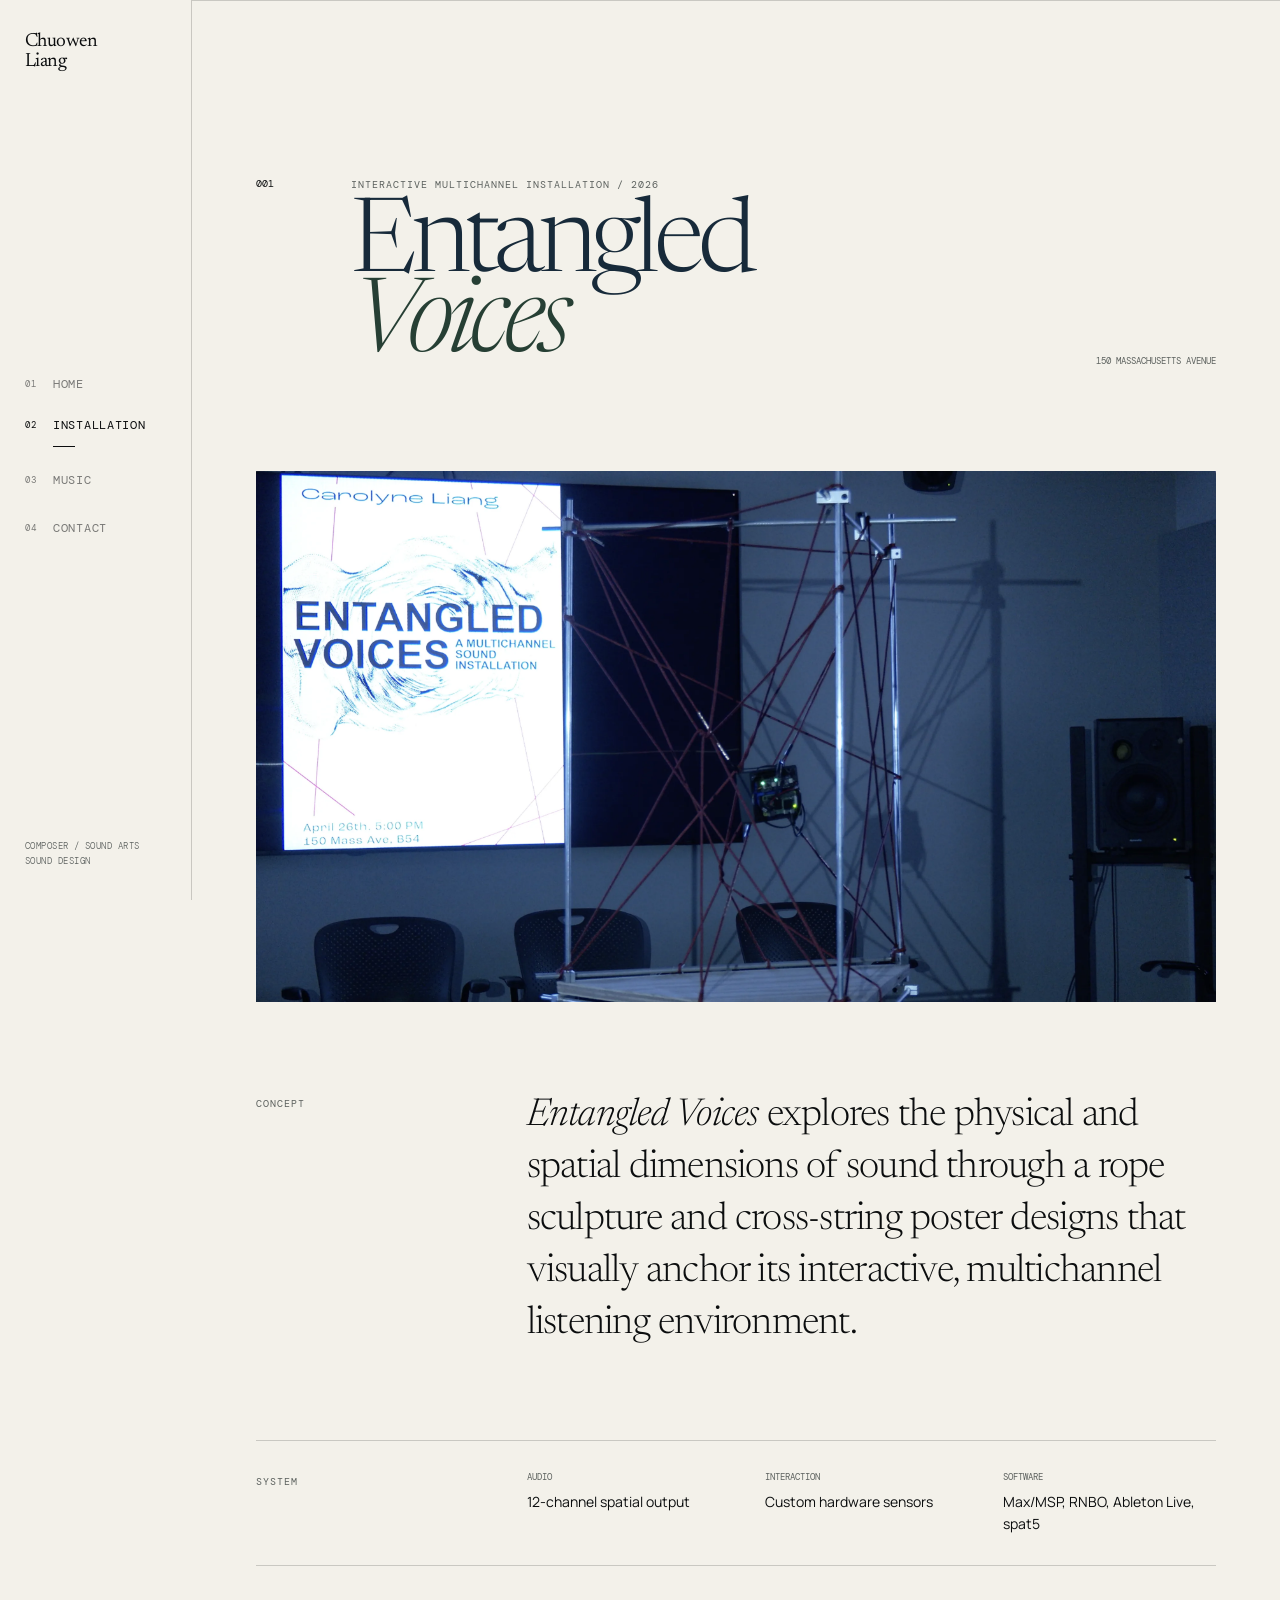
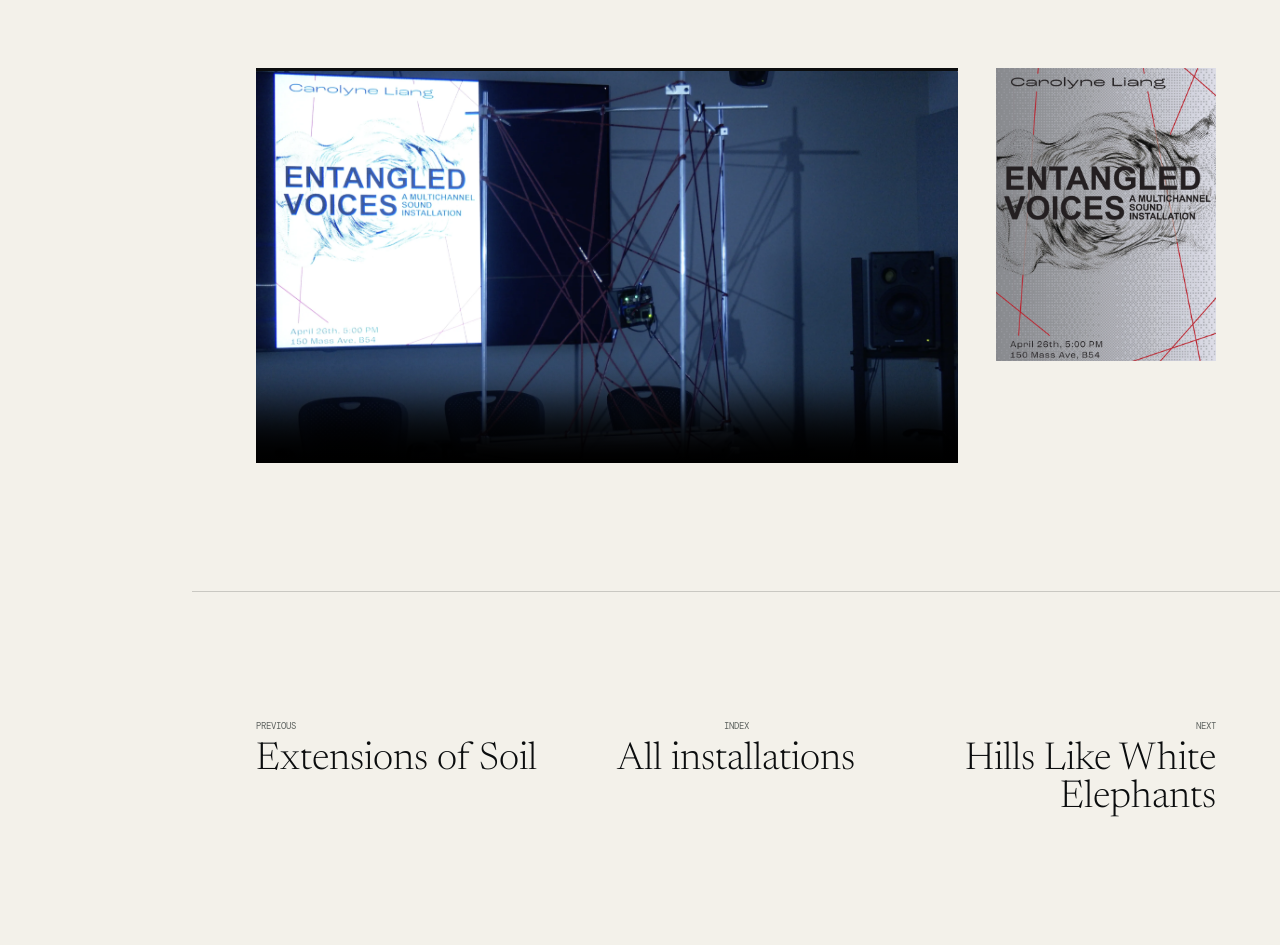
==== installation-entangled-voices.html @ c5bd45bb "Build installation portfolio pages" ====
<!doctype html><html lang="en"><head><meta charset="utf-8"><meta name="viewport" content="width=device-width, initial-scale=1"><meta name="description" content="Entangled Voices, a 12-channel interactive sound installation by Chuowen Liang."><title>Entangled Voices — Chuowen Liang</title><link rel="preconnect" href="https://fonts.googleapis.com"><link rel="preconnect" href="https://fonts.gstatic.com" crossorigin><link href="https://fonts.googleapis.com/css2?family=DM+Mono:wght@300;400&family=Manrope:wght@300;400;500&family=Newsreader:opsz,wght@6..72,300;6..72,400&display=swap" rel="stylesheet"><link rel="stylesheet" href="styles.css"></head>
<body data-page="installation"><a class="skip-link" href="#content">Skip to content</a><header class="site-header"><a class="wordmark" href="index.html"><span>Chuowen</span><span>Liang</span></a><button class="menu-button" type="button" aria-expanded="false" aria-controls="site-nav"><span>Menu</span><i aria-hidden="true"></i></button><nav id="site-nav" aria-label="Primary navigation"><a href="index.html"><span>01</span>Home</a><a href="projects.html" aria-current="page"><span>02</span>Installation</a><a href="music.html"><span>03</span>Music</a><a href="index.html#contact"><span>04</span>Contact</a></nav><p class="side-note">Composer / Sound Arts<br>Sound Design</p></header>
<main id="content" class="inner-page installation-detail-page"><article class="installation-work section-pad"><header class="installation-work__head reveal"><p class="project-no">001</p><div><p class="meta">Interactive multichannel installation / 2026</p><h1>Entangled<br><em>Voices</em></h1></div><p class="work-location">150 Massachusetts Avenue</p></header><figure class="installation-hero reveal"><picture><source srcset="assets/entangled-voices-main.webp" type="image/webp"><img src="assets/EntangledVoices_Mainpic.png" width="3014" height="1668" alt="Entangled Voices rope sculpture, screen, and multichannel speakers"></picture></figure><div class="installation-statement reveal"><p class="section-index">Concept</p><p><em>Entangled Voices</em> explores the physical and spatial dimensions of sound through a rope sculpture and cross-string poster designs that visually anchor its interactive, multichannel listening environment.</p></div><div class="installation-specs reveal"><p class="section-index">System</p><dl><div><dt>Audio</dt><dd>12-channel spatial output</dd></div><div><dt>Interaction</dt><dd>Custom hardware sensors</dd></div><div><dt>Software</dt><dd>Max/MSP, RNBO, Ableton Live, spat5</dd></div></dl></div><div class="installation-media installation-media--split reveal"><video controls playsinline preload="metadata" poster="assets/entangled-voices-main.webp"><source src="assets/entangled-voices-2026.mp4" type="video/mp4">Your browser does not support HTML video.</video><picture><source srcset="assets/entangled-voices-poster.webp" type="image/webp"><img src="assets/EntangledVoice_Poster.JPG" width="2480" height="3306" alt="Cross-string poster design for Entangled Voices" loading="lazy"></picture></div></article><nav class="project-nav section-pad"><a href="installation-extensions-of-soil.html"><span>Previous</span>Extensions of Soil</a><a href="projects.html"><span>Index</span>All installations</a><a href="installation-hills-like-white-elephants.html"><span>Next</span>Hills Like White Elephants</a></nav></main><script src="script.js?v=20260814"></script></body></html>
---- styles.css ----
:root{--paper:#f3f1ea;--sage-paper:#e5e9e2;--ink:#0b0d0e;--navy:#172a3a;--green:#263f34;--muted:#5d625f;--line:rgba(11,13,14,.18);--accent:var(--green);--serif:"Newsreader",Georgia,serif;--sans:"Manrope",Arial,sans-serif;--mono:"DM Mono",monospace;--sidebar:clamp(150px,15vw,230px);--pad:clamp(24px,5vw,76px)}
*{box-sizing:border-box}html{scroll-behavior:smooth}body{margin:0;background:var(--paper);color:var(--ink);font:400 16px/1.65 var(--sans);overflow-x:hidden}img,video,canvas{display:block;max-width:100%}a{color:inherit}button,input{font:inherit}.skip-link{position:fixed;z-index:100;top:10px;left:10px;padding:10px 14px;background:var(--ink);color:var(--paper);transform:translateY(-150%)}.skip-link:focus{transform:none}:focus-visible{outline:2px solid var(--accent);outline-offset:4px}.site-header{position:fixed;z-index:20;inset:0 auto 0 0;width:var(--sidebar);padding:32px 25px;border-right:1px solid var(--line);display:flex;flex-direction:column;background:rgba(243,241,234,.94)}.wordmark{font:400 clamp(18px,1.5vw,24px)/1.05 var(--serif);text-decoration:none;letter-spacing:-.03em;display:flex;flex-direction:column}.site-header nav{display:flex;flex-direction:column;margin:auto 0;gap:4px}.site-header nav a{min-height:44px;display:grid;grid-template-columns:28px 1fr;align-items:center;text-decoration:none;font:400 12px var(--mono);text-transform:uppercase;letter-spacing:.06em;opacity:.52;transition:opacity .2s}.site-header nav a span{font-size:9px}.site-header nav a:hover,.site-header nav a:focus-visible,.site-header nav a[aria-current]{opacity:1}.site-header nav a[aria-current]::after{content:"";width:22px;border-top:1px solid;grid-column:2}.side-note{font:300 9px/1.6 var(--mono);text-transform:uppercase;letter-spacing:.05em;color:var(--muted);margin:0}.menu-button{display:none}main{margin-left:var(--sidebar)}.section-pad{padding:clamp(72px,10vw,150px) var(--pad)}.hero{height:100svh;min-height:650px;position:relative;display:flex;align-items:center;overflow:hidden;padding:var(--pad)}#flow-field{position:absolute;inset:0;width:100%;height:100%;opacity:.72}.hero-copy{position:relative;z-index:1;max-width:1000px}.kicker,.section-index,.meta,.placeholder{font:400 10px/1.5 var(--mono);letter-spacing:.1em;text-transform:uppercase}.kicker{margin:0 0 clamp(40px,8vh,90px)}.hero h1,.display{font:300 clamp(64px,10vw,150px)/.78 var(--serif);letter-spacing:-.065em;margin:0}.hero h1 em,.display em{font-weight:300}.hero-statement{max-width:430px;margin:45px 0 0 38%;font-size:clamp(17px,1.5vw,22px)}.scroll-cue{position:absolute;z-index:2;bottom:32px;right:var(--pad);font:400 9px var(--mono);text-transform:uppercase;text-decoration:none;display:flex;align-items:center;gap:18px}.scroll-cue i{width:56px;border-top:1px solid}.about,.selected,.contact,.catalog,.music-list,.detail-text,.documentation,.technical{border-top:1px solid var(--line)}.section-index{margin:0 0 clamp(60px,8vw,120px);color:var(--muted)}.about-grid{display:grid;grid-template-columns:1.25fr .75fr;gap:8vw;align-items:end}.display{font-size:clamp(58px,8vw,120px)}.about-copy{max-width:520px}.about-copy>p{font-size:clamp(17px,1.5vw,21px);line-height:1.75;margin:0 0 36px}.text-link,.index-link{font:400 11px var(--mono);text-transform:uppercase;text-underline-offset:8px}.section-head{display:grid;grid-template-columns:.35fr 1fr;margin-bottom:clamp(70px,10vw,140px)}.project-list{border-top:1px solid var(--line)}.project-row{position:relative;display:grid;grid-template-columns:45px minmax(260px,1.2fr) minmax(240px,.8fr);gap:clamp(22px,4vw,65px);padding:clamp(50px,7vw,100px) 0;border-bottom:1px solid var(--line);text-decoration:none;align-items:center}.project-row--reverse figure{grid-column:3}.project-row--reverse .project-copy{grid-column:2;grid-row:1}.project-no{font:400 10px var(--mono);align-self:start}.project-row figure{margin:0;overflow:hidden}.project-row img{width:100%;height:auto;transition:transform .25s ease-out}.project-row:hover img{transform:scale(1.012)}.project-copy h3,.catalog-item h2,.music-copy h2{font:300 clamp(40px,5vw,76px)/.95 var(--serif);letter-spacing:-.04em;margin:16px 0 24px}.project-copy>p:not(.meta){max-width:420px;color:var(--muted)}.meta{color:var(--muted)}.open-mark{display:inline-block;margin-top:28px;font:400 10px var(--mono);text-transform:uppercase}.index-link{display:flex;justify-content:space-between;padding:32px 0;text-decoration:none;border-bottom:1px solid var(--ink)}.contact{background:var(--ink);color:var(--paper)}.contact .section-index{color:#aaa69d}.contact-grid{display:grid;grid-template-columns:1.4fr .7fr .9fr;gap:40px;margin-top:100px;padding-top:24px;border-top:1px solid rgba(243,241,234,.25)}.contact-grid>a{font:300 clamp(18px,2vw,28px) var(--serif);text-underline-offset:7px}.contact-grid p{margin:0}.contact-grid .meta{margin-bottom:12px;color:#aaa69d}.contact footer,.page-footer{display:flex;justify-content:space-between;margin-top:120px;padding-top:22px;border-top:1px solid rgba(243,241,234,.25);font:400 9px var(--mono);text-transform:uppercase}.inner-page{min-height:100vh}.page-intro{min-height:67vh;display:grid;align-content:end;grid-template-columns:.35fr 1fr}.page-intro .section-index{grid-column:1/-1;margin-bottom:45px}.page-intro h1{font-size:clamp(80px,15vw,210px)}.accent-dot{color:var(--accent)}.page-deck{max-width:520px;align-self:end;margin:0 0 10px;font-size:clamp(16px,1.3vw,20px)}.filters{display:flex;flex-wrap:wrap;border-bottom:1px solid var(--ink);padding-bottom:18px;margin-bottom:30px;gap:8px 34px}.filters button{min-height:44px;padding:0;border:0;background:none;cursor:pointer;font:400 10px var(--mono);text-transform:uppercase;color:var(--muted)}.filters button span{margin-left:10px;font-size:8px}.filters button.active{color:var(--ink);text-decoration:underline;text-underline-offset:8px}.catalog-list{border-top:1px solid var(--line)}.catalog-item{display:grid;grid-template-columns:40px 1.1fr .6fr 190px 20px;gap:28px;align-items:center;padding:35px 0;border-bottom:1px solid var(--line);text-decoration:none}.catalog-item h2{font-size:clamp(32px,4vw,58px);margin:0 0 10px}.catalog-item p{margin:0}.catalog-item div>p{color:var(--muted);font-size:14px}.catalog-item picture{overflow:hidden}.catalog-item img{aspect-ratio:4/3;object-fit:cover;transition:transform .2s}.catalog-item:hover img{transform:scale(1.02)}.catalog-item[hidden]{display:none}.empty-note{padding:45px 0;text-transform:none;font-size:13px}.page-footer{margin:0;border-color:var(--line);color:var(--ink)}.music-list{padding-top:0}.music-item{display:grid;grid-template-columns:40px minmax(240px,.8fr) minmax(280px,1fr);gap:clamp(25px,5vw,75px);padding:clamp(60px,9vw,135px) 0;border-bottom:1px solid var(--line);align-items:start}.music-item picture img{width:100%;height:auto}.music-copy{padding-top:5%}.music-copy>p:not(.meta){max-width:600px;color:var(--muted)}.audio-player{display:grid;grid-template-columns:54px 1fr;gap:18px;align-items:center;margin-top:38px}.audio-player button{width:54px;height:54px;border:1px solid var(--ink);border-radius:50%;background:transparent;cursor:pointer;transition:background .2s,color .2s}.audio-player button:hover{background:var(--ink);color:var(--paper)}.audio-player button.playing{background:var(--accent);border-color:var(--accent);color:var(--paper)}.audio-player input{--progress:0%;width:100%;height:22px;appearance:none;background:transparent;cursor:pointer}.audio-player input::-webkit-slider-runnable-track{height:2px;background:linear-gradient(to right,var(--accent) var(--progress),var(--line) var(--progress))}.audio-player input::-webkit-slider-thumb{appearance:none;width:12px;height:12px;border-radius:50%;background:var(--ink);margin-top:-5px}.audio-player input::-moz-range-track{height:2px;background:var(--line)}.audio-player input::-moz-range-progress{height:2px;background:var(--accent)}.audio-player input::-moz-range-thumb{width:12px;height:12px;border:0;border-radius:50%;background:var(--ink)}.time{display:flex;justify-content:space-between;margin:2px 0 0;font:400 9px var(--mono)}.detail-head{min-height:76vh;display:grid;align-content:end;grid-template-columns:.25fr 1fr}.detail-head .section-index{grid-column:1/-1;margin-bottom:60px}.detail-head h1{font-size:clamp(72px,12vw,180px)}.detail-head dl{margin:30px 0 0;display:flex;gap:50px;align-self:end}.detail-head dl div,.technical dl div{min-width:130px}.detail-head dt,.technical dt{font:400 9px var(--mono);text-transform:uppercase;color:var(--muted);margin-bottom:7px}.detail-head dd,.technical dd{margin:0;font-size:13px}.hero-media{border-top:1px solid var(--line)}.hero-media video{width:100%;aspect-ratio:16/9;background:#d9d6ce}.hero-media--square picture{display:block;width:min(72vw,920px);margin:auto}.detail-text{display:grid;grid-template-columns:.3fr 1fr;gap:50px}.detail-text .section-index,.documentation .section-index,.technical .section-index{margin:0}.detail-text>div{max-width:740px}.detail-text h2{font:300 clamp(40px,5vw,72px)/1.05 var(--serif);margin:0 0 45px}.detail-text>div>p{font-size:clamp(18px,1.5vw,22px)}.placeholder{margin-top:30px!important;padding-left:16px;border-left:2px solid var(--accent);color:var(--muted);font-size:10px!important}.documentation{display:grid;grid-template-columns:.3fr 1fr;gap:50px}.documentation picture{max-width:900px}.documentation img{width:100%;height:auto}.documentation .placeholder{grid-column:2}.technical{display:grid;grid-template-columns:.3fr 1fr;gap:50px}.technical dl{display:grid;grid-template-columns:repeat(3,1fr);gap:30px;margin:0}.project-nav{display:grid;grid-template-columns:1fr auto 1fr;border-top:1px solid var(--line)}.project-nav a{display:flex;flex-direction:column;text-decoration:none;font:300 clamp(22px,3vw,42px) var(--serif)}.project-nav a span{font:400 9px var(--mono);text-transform:uppercase;color:var(--muted);margin-bottom:9px}.project-nav a:nth-child(2){text-align:center}.project-nav a:last-child{text-align:right}
.reveal{opacity:0;transform:translateY(14px);transition:opacity .45s ease-out,transform .45s ease-out}.reveal.visible{opacity:1;transform:none}
@media(max-width:760px){:root{--sidebar:0px;--pad:22px}.site-header{inset:0 0 auto;width:100%;height:68px;padding:0 22px;border-right:0;border-bottom:1px solid var(--line);flex-direction:row;align-items:center;justify-content:space-between}.wordmark{font-size:18px}.side-note{display:none}.menu-button{display:flex;min-width:64px;height:44px;padding:0;align-items:center;justify-content:space-between;gap:10px;border:0;background:none;font:400 10px var(--mono);text-transform:uppercase}.menu-button i,.menu-button i::after{display:block;width:18px;border-top:1px solid;content:"";transition:transform .2s}.menu-button i::after{transform:translateY(5px)}.menu-button[aria-expanded="true"] i{transform:rotate(45deg)}.menu-button[aria-expanded="true"] i::after{transform:rotate(-90deg)}.site-header nav{position:fixed;inset:68px 0 auto;background:var(--paper);padding:24px 22px 30px;border-bottom:1px solid var(--ink);transform:translateY(-130%);visibility:hidden;transition:transform .25s ease-out,visibility .25s}.site-header nav.open{transform:none;visibility:visible}.site-header nav a{font-size:13px}.site-header nav a[aria-current]::after{width:100%}main{margin-left:0}.hero{min-height:620px;padding:90px 22px 30px}.hero h1{font-size:clamp(58px,19vw,88px)}.kicker{max-width:270px;margin-bottom:45px}.hero-statement{margin:32px 0 0 12%;max-width:300px}.scroll-cue{bottom:22px;right:22px}.about-grid,.section-head,.page-intro,.detail-head,.detail-text,.documentation,.technical{grid-template-columns:1fr}.about-grid{gap:42px}.section-head{gap:20px}.section-head .section-index{margin-bottom:40px}.project-row,.project-row--reverse{grid-template-columns:28px 1fr;gap:18px}.project-row figure,.project-row--reverse figure{grid-column:2;grid-row:auto}.project-row .project-copy,.project-row--reverse .project-copy{grid-column:2;grid-row:auto}.contact-grid{grid-template-columns:1fr;gap:35px;margin-top:65px}.contact-grid>a{overflow-wrap:anywhere}.page-intro{min-height:58vh;padding-top:120px}.page-intro h1{font-size:clamp(72px,25vw,116px)}.page-deck{margin-top:35px}.catalog-item{grid-template-columns:28px 1fr 18px;padding:32px 0}.catalog-item>div{grid-column:2}.catalog-item>.meta{grid-column:2}.catalog-item picture{grid-column:2;grid-row:auto}.catalog-item>span:last-child{grid-column:3;grid-row:1}.music-item{grid-template-columns:28px 1fr;gap:18px}.music-item picture,.music-copy{grid-column:2}.music-copy{padding-top:20px}.detail-head{padding-top:140px}.detail-head dl{flex-direction:column;gap:18px}.hero-media--square picture{width:100%}.detail-text,.documentation,.technical{gap:42px}.detail-text .section-index,.documentation .section-index,.technical .section-index{margin-bottom:20px}.documentation .placeholder{grid-column:1}.technical dl{grid-template-columns:1fr}.project-nav{grid-template-columns:1fr 1fr;gap:38px}.project-nav a:nth-child(2){order:3;grid-column:1/-1;text-align:left}.project-nav a:last-child{text-align:right}}
@media(prefers-reduced-motion:reduce){html{scroll-behavior:auto}.reveal{opacity:1;transform:none;transition:none}.project-row img,.catalog-item img{transition:none}}

/* Compact editorial index on the home page */
.selected--compact{padding-top:clamp(64px,7vw,105px);padding-bottom:clamp(64px,7vw,105px)}
.selected-heading{display:grid;grid-template-columns:.35fr 1fr;gap:40px;align-items:end;margin-bottom:clamp(45px,5vw,75px)}
.selected-heading .section-index{margin:0;align-self:start}
.selected-heading .display{font-size:clamp(48px,6vw,88px);line-height:.9}
.selected-heading>div>p{max-width:610px;margin:24px 0 0;color:var(--muted)}
.selected-index{list-style:none;margin:0;padding:0;border-top:1px solid var(--ink)}
.selected-index li{margin:0;border-bottom:1px solid var(--line)}
.selected-index a{min-height:116px;display:grid;grid-template-columns:46px minmax(210px,.8fr) 1fr 22px;gap:clamp(18px,3vw,48px);align-items:center;padding:22px 0;text-decoration:none}
.selected-index h3{font:300 clamp(28px,3.4vw,50px)/1 var(--serif);letter-spacing:-.035em;margin:0}
.selected-index p{max-width:550px;margin:0;color:var(--muted);font-size:14px;line-height:1.65}
.selected-index .project-no{align-self:center}
.row-arrow{font:400 15px var(--mono);transition:transform .2s ease-out}
.selected-index a:hover .row-arrow{transform:translate(3px,-3px)}
.selected--compact .index-link{padding-bottom:0;border-bottom:0}
.catalog-placeholder{font:400 9px var(--mono);text-transform:uppercase;color:var(--muted)}
@media(max-width:760px){.selected-heading{grid-template-columns:1fr;gap:26px}.selected-heading .section-index{margin-bottom:12px}.selected-index a{min-height:0;grid-template-columns:28px 1fr 18px;gap:16px;padding:26px 0}.selected-index h3{grid-column:2}.selected-index p{grid-column:2}.selected-index .row-arrow{grid-column:3;grid-row:1}.selected-index .project-no{grid-row:1}.selected--compact .index-link{font-size:9px}}

/* Reduced, color-articulated home introduction */
body[data-page="home"] .hero{height:78svh;min-height:540px;max-height:820px}
body[data-page="home"] .hero h1{font-size:clamp(54px,7.2vw,108px);line-height:.82}
body[data-page="home"] .hero h1>span:first-child{color:var(--ink)}
body[data-page="home"] .hero h1 em{color:var(--accent)}
body[data-page="home"] .hero h1>span:last-child{color:var(--muted)}
body[data-page="home"] .kicker{color:var(--accent);margin-bottom:clamp(28px,5vh,55px)}
body[data-page="home"] .hero-statement{color:var(--muted);margin-top:30px}
.selected-index p strong{font-weight:500;color:var(--ink)}
.contact-grid>a span{font:400 11px/1.5 var(--mono);color:#aaa69d}
body[data-page="home"] .contact{padding-top:clamp(60px,7vw,100px);padding-bottom:clamp(36px,4vw,60px)}
body[data-page="home"] .contact .display{font-size:clamp(44px,6vw,86px);line-height:.9}
body[data-page="home"] .contact-grid{margin-top:clamp(48px,6vw,80px)}
body[data-page="home"] .contact footer{margin-top:clamp(60px,7vw,95px)}
@media(max-width:760px){body[data-page="home"] .hero{height:72svh;min-height:520px}body[data-page="home"] .hero h1{font-size:clamp(48px,15vw,72px)}body[data-page="home"] .hero-statement{margin-left:8%}}

/* Single-column introduction and ink-based palette */
.about-grid{grid-template-columns:1fr;gap:clamp(42px,6vw,78px);align-items:start}
.about .display{max-width:1050px;color:var(--navy)}
.about .display em{color:var(--green)}
.about-copy{max-width:760px}
.about-copy>p{line-height:1.8}
.text-link{color:var(--navy)}
.selected-heading .display{color:var(--navy)}
.selected-heading .display em{color:var(--green)}
.contact .display em{color:#8da393}
body[data-page="home"] .hero h1>span:first-child{color:var(--ink)}
body[data-page="home"] .hero h1 em{color:var(--navy)}
body[data-page="home"] .hero h1>span:last-child{color:var(--green)}
@media(max-width:760px){.about-grid{gap:36px}.about-copy{max-width:100%}}

.contact-intro{display:grid;grid-template-columns:minmax(0,1fr) minmax(150px,22%);gap:clamp(34px,6vw,90px);align-items:end}
.contact-portrait{margin:0}
.contact-portrait img{width:100%;height:auto;border-bottom:1px solid rgba(243,241,234,.35)}
.contact-portrait figcaption{margin-top:10px;font:400 8px/1.5 var(--mono);letter-spacing:.08em;text-transform:uppercase;color:#aaa69d}
@media(max-width:760px){.contact-intro{grid-template-columns:1fr}.contact-portrait{width:min(58%,240px);margin-left:auto}}

/* Stronger chapter contrast between introduction and selected work */
.about{background:var(--navy);color:var(--paper);border-top-color:rgba(243,241,234,.22)}
.about .section-index{color:#b7c0bb}
.about .display{color:var(--paper)}
.about .display em{color:#a8b9ab}
.about-copy>p{color:#e2e2dc}
.about .text-link{color:var(--paper);text-decoration-color:#a8b9ab}
.about .text-link:hover{color:#c3d0c5}
.selected--compact{background:var(--sage-paper)}
.selected--compact .section-index{color:var(--green)}
.selected-index{border-top-color:var(--navy)}
.selected-index li{border-bottom-color:rgba(23,42,58,.2)}
.selected-index h3{transition:color .2s ease-out}
.selected-index a:hover h3{color:var(--green)}
.audio-player input{touch-action:pan-y}

/* Installation archive */
.installation-intro{min-height:78vh}
.installation-intro h1{font-size:clamp(72px,12vw,180px)}
.installation-deck{max-width:620px;align-self:end;padding-bottom:12px}
.installation-deck>p{font-size:clamp(17px,1.5vw,21px);line-height:1.7;margin:0 0 42px}
.installation-deck nav{display:grid;grid-template-columns:1fr 1fr;border-top:1px solid var(--line)}
.installation-deck nav a{min-height:48px;padding:14px 10px 10px 0;border-bottom:1px solid var(--line);font:400 9px/1.4 var(--mono);text-transform:uppercase;text-decoration:none;color:var(--muted)}
.installation-deck nav a:hover{color:var(--green)}
.installation-work{border-top:1px solid var(--line);scroll-margin-top:30px}
.installation-work--sage{background:var(--sage-paper)}
.installation-work--dark{background:var(--navy);color:var(--paper)}
.installation-work--dark .meta,.installation-work--dark .section-index,.installation-work--dark .work-location{color:#b7c0bb}
.installation-work__head{display:grid;grid-template-columns:44px minmax(0,1fr) minmax(160px,250px);gap:clamp(22px,4vw,65px);align-items:end;margin-bottom:clamp(55px,8vw,115px)}
.installation-work__head h2{font:300 clamp(52px,8vw,118px)/.78 var(--serif);letter-spacing:-.055em;margin:16px 0 0;color:var(--navy)}
.installation-work__head h2 em{font-weight:300;color:var(--green)}
.installation-work--dark .installation-work__head h2{color:var(--paper)}
.installation-work--dark .installation-work__head h2 em{color:#a8b9ab}
.work-location{font:400 9px/1.6 var(--mono);text-transform:uppercase;color:var(--muted);margin:0;text-align:right}
.installation-hero{margin:0}
.installation-hero img{width:100%;height:auto}
.installation-statement{display:grid;grid-template-columns:.3fr 1fr;gap:clamp(30px,5vw,75px);margin:clamp(55px,7vw,105px) 0}
.installation-statement .section-index{margin:5px 0 0}
.installation-statement>p:last-child{max-width:900px;font:300 clamp(25px,3vw,44px)/1.35 var(--serif);letter-spacing:-.02em;margin:0}
.installation-specs{display:grid;grid-template-columns:.3fr 1fr;gap:clamp(30px,5vw,75px);padding:30px 0;border-top:1px solid var(--line);border-bottom:1px solid var(--line);margin-bottom:clamp(55px,8vw,110px)}
.installation-specs .section-index{margin:3px 0 0}
.installation-specs dl{display:grid;grid-template-columns:repeat(3,1fr);gap:25px;margin:0}
.installation-specs dt{font:400 9px var(--mono);text-transform:uppercase;color:var(--muted);margin-bottom:8px}
.installation-specs dd{font-size:14px;line-height:1.55;margin:0}
.installation-media{margin-top:clamp(55px,8vw,110px)}
.installation-media video{width:100%;aspect-ratio:16/9;background:#0b0d0e}
.video-player{background:var(--ink);color:var(--paper)}
.video-controls{display:grid;grid-template-columns:70px minmax(0,1fr) 82px;gap:18px;align-items:center;padding:14px 16px 16px;border-top:1px solid rgba(243,241,234,.22)}
.video-controls button{min-height:44px;padding:0;border:0;background:transparent;color:var(--paper);cursor:pointer;font:400 9px var(--mono);text-transform:uppercase;text-align:left}
.video-controls button:last-child{text-align:right}
.video-controls button:hover{color:#a8b9ab}
.video-timeline input{--progress:0%;display:block;width:100%;height:24px;margin:0;appearance:none;background:transparent;cursor:pointer;touch-action:pan-y}
.video-timeline input::-webkit-slider-runnable-track{height:2px;background:linear-gradient(to right,#a8b9ab var(--progress),rgba(243,241,234,.28) var(--progress))}
.video-timeline input::-webkit-slider-thumb{appearance:none;width:14px;height:14px;margin-top:-6px;border-radius:50%;background:var(--paper)}
.video-timeline input::-moz-range-track{height:2px;background:rgba(243,241,234,.28)}
.video-timeline input::-moz-range-progress{height:2px;background:#a8b9ab}
.video-timeline input::-moz-range-thumb{width:14px;height:14px;border:0;border-radius:50%;background:var(--paper)}
.video-timeline p{display:flex;justify-content:space-between;margin:0;font:400 8px var(--mono);color:#b7c0bb}
.installation-media--split{display:grid;grid-template-columns:minmax(0,1.55fr) minmax(220px,.45fr);gap:clamp(20px,3vw,45px);align-items:start}
.installation-media--split picture img{width:100%;height:auto}
.photo-triptych{display:grid;grid-template-columns:1.2fr .8fr;gap:clamp(14px,2vw,28px)}
.photo-triptych picture:first-child{grid-row:span 2}
.photo-triptych img{width:100%;height:100%;object-fit:cover}
.installation-audio{display:grid;grid-template-columns:.3fr 1fr;gap:clamp(30px,5vw,75px);align-items:end;margin-top:clamp(55px,7vw,100px);padding-top:30px;border-top:1px solid var(--line)}
.installation-audio .section-index{margin:0 0 12px}
.installation-audio h3{font:300 clamp(30px,4vw,56px)/1 var(--serif);margin:0}
.installation-audio .audio-player{margin:0}
.installation-work--dark .installation-statement em{color:#b7c0bb}
.installation-role>p{max-width:900px;font:300 clamp(25px,3vw,44px)/1.35 var(--serif);letter-spacing:-.02em;margin:0}
.external-project-link{display:inline-flex;gap:12px;margin-top:34px;padding-bottom:7px;border-bottom:1px solid #a8b9ab;font:400 10px/1.5 var(--mono);letter-spacing:.06em;text-transform:uppercase;text-decoration:none;color:var(--paper)}
.external-project-link:hover{color:#c3d0c5}
.installation-work--dark+.page-footer{background:var(--navy);color:var(--paper);border-color:rgba(243,241,234,.2)}
@media(max-width:760px){.installation-intro{min-height:70vh}.installation-intro .installation-deck{margin-top:38px}.installation-deck nav{grid-template-columns:1fr}.installation-work__head{grid-template-columns:28px 1fr;gap:18px}.installation-work__head>div{grid-column:2}.installation-work__head .work-location{grid-column:2;text-align:left}.installation-statement,.installation-specs,.installation-audio{grid-template-columns:1fr;gap:26px}.installation-statement>p:last-child,.installation-role>p{font-size:clamp(23px,7vw,32px)}.installation-specs dl{grid-template-columns:1fr;gap:22px}.installation-media--split{grid-template-columns:1fr}.installation-media--split picture{width:70%;margin-left:auto}.photo-triptych{grid-template-columns:1fr}.photo-triptych picture:first-child{grid-row:auto}.photo-triptych img{height:auto}.installation-audio .audio-player{margin-top:10px}.video-controls{grid-template-columns:54px minmax(0,1fr) 66px;gap:10px;padding:10px 12px 12px}}

/* Compact installation index and individual project pages */
.installation-index-head{padding-top:clamp(120px,12vw,180px);padding-bottom:clamp(48px,5vw,72px)}
.installation-index-head .section-index{margin-bottom:35px}
.installation-index-head h1{font-size:clamp(68px,11vw,150px)}
.installation-index-head>p:last-child{max-width:520px;margin:32px 0 0 32%;color:var(--muted)}
.installation-grid{width:min(100%,900px);display:grid;grid-template-columns:1fr 1fr;gap:clamp(14px,2vw,26px);padding-top:0;margin:0 auto}
.installation-tile{position:relative;aspect-ratio:1;overflow:hidden;background:#777;text-decoration:none;color:var(--paper)}
.installation-tile picture,.installation-tile img{width:100%;height:100%;display:block}
.installation-tile img{object-fit:cover;transition:filter .22s ease-out,transform .22s ease-out}
.installation-tile__overlay{position:absolute;inset:0;display:flex;flex-direction:column;justify-content:space-between;padding:clamp(16px,2vw,26px);background:rgba(11,13,14,.26);transition:background .22s ease-out}
.installation-tile__overlay strong{max-width:90%;font:300 clamp(25px,3vw,42px)/.95 var(--serif);letter-spacing:-.03em}
.installation-tile__overlay>span:last-child{font:400 9px var(--mono);text-transform:uppercase}
.installation-tile:hover img{filter:grayscale(100%);transform:scale(1.012)}
.installation-tile:hover .installation-tile__overlay{background:rgba(79,81,80,.8)}
.installation-detail-page .installation-work:first-child{padding-top:clamp(130px,13vw,195px)}
.installation-work__head h1{font:300 clamp(52px,8vw,118px)/.78 var(--serif);letter-spacing:-.055em;margin:16px 0 0;color:var(--navy)}
.installation-work__head h1 em{font-weight:300;color:var(--green)}
.installation-work--dark .installation-work__head h1{color:var(--paper)}
.installation-work--dark .installation-work__head h1 em{color:#a8b9ab}
.project-nav--dark{background:var(--navy);color:var(--paper);border-color:rgba(243,241,234,.2)}
.project-nav--dark a span{color:#b7c0bb}
@media(max-width:760px){.installation-index-head{padding-top:110px}.installation-index-head>p:last-child{margin-left:0}.installation-grid{grid-template-columns:1fr 1fr;gap:10px;padding-left:22px;padding-right:22px}.installation-tile__overlay{padding:13px}.installation-tile__overlay strong{font-size:clamp(18px,5.6vw,24px)}.installation-tile__overlay>span:last-child{font-size:7px}.installation-detail-page .installation-work:first-child{padding-top:120px}}
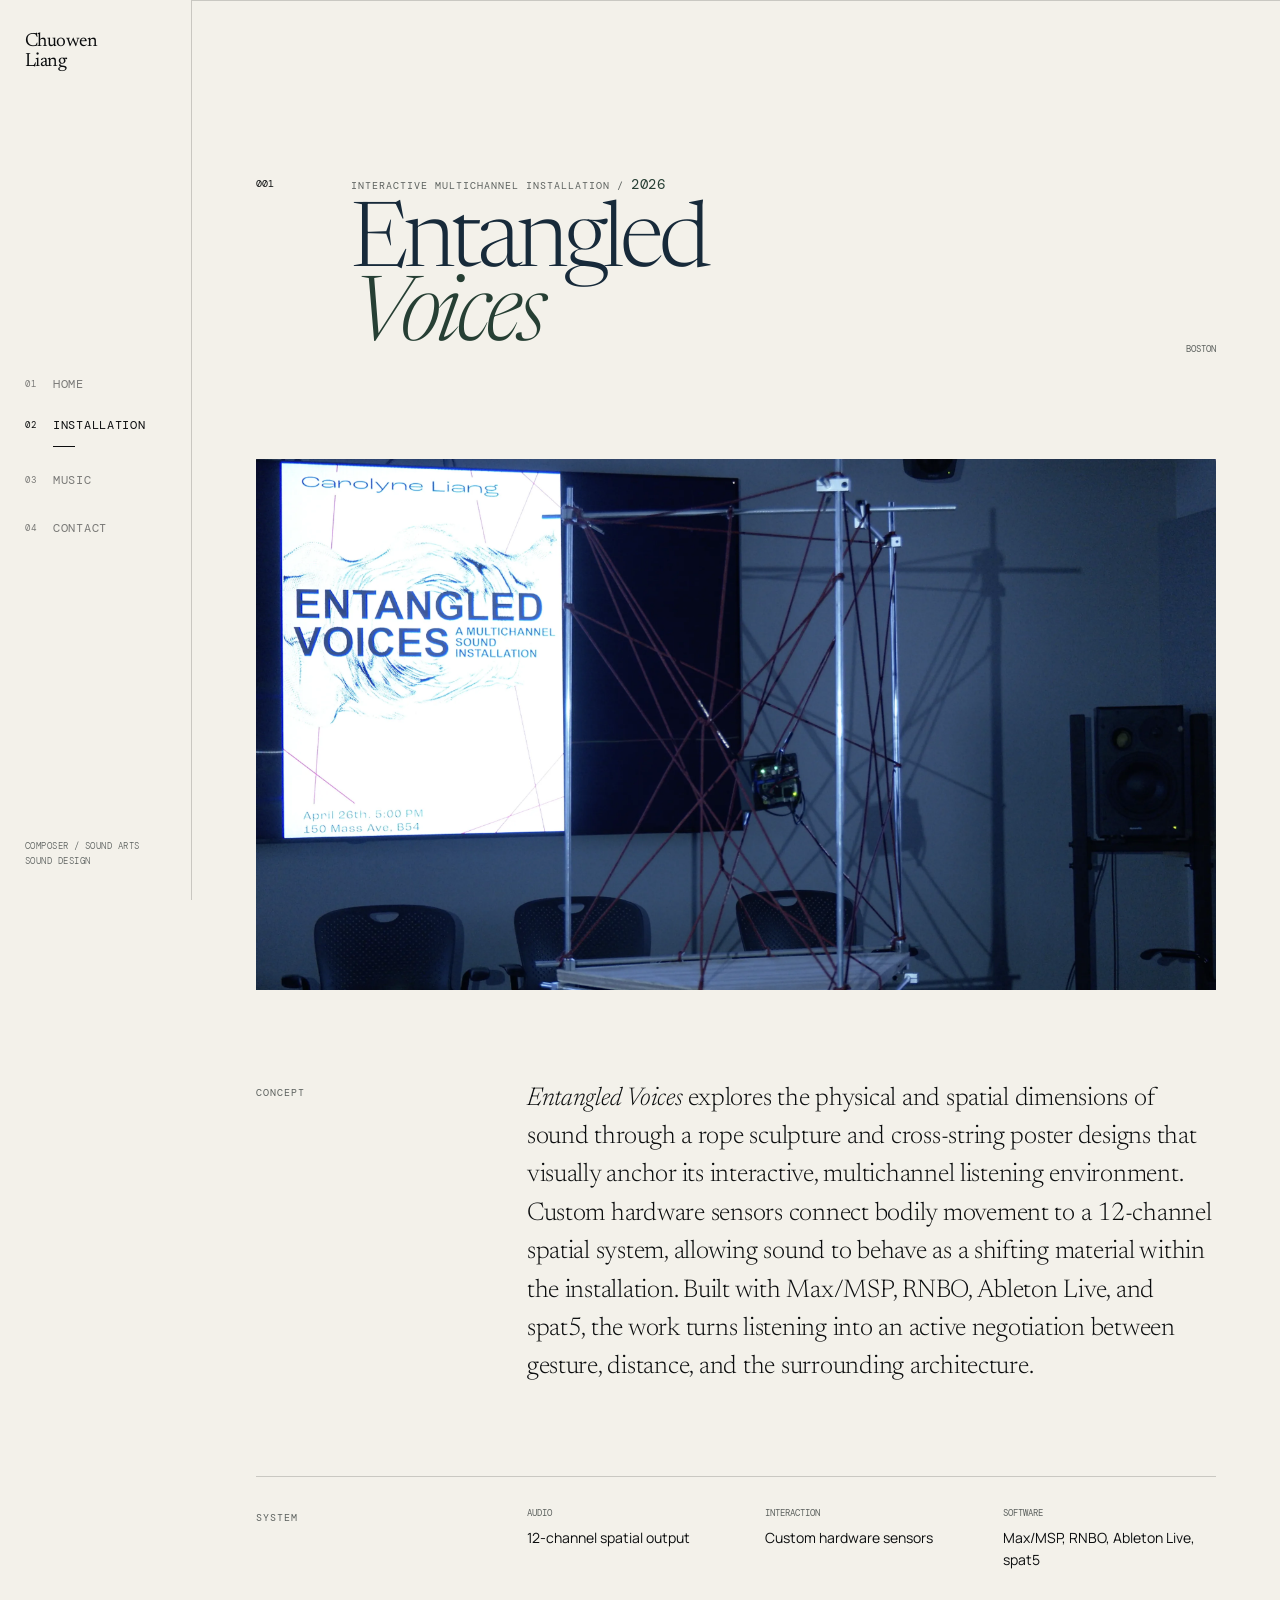
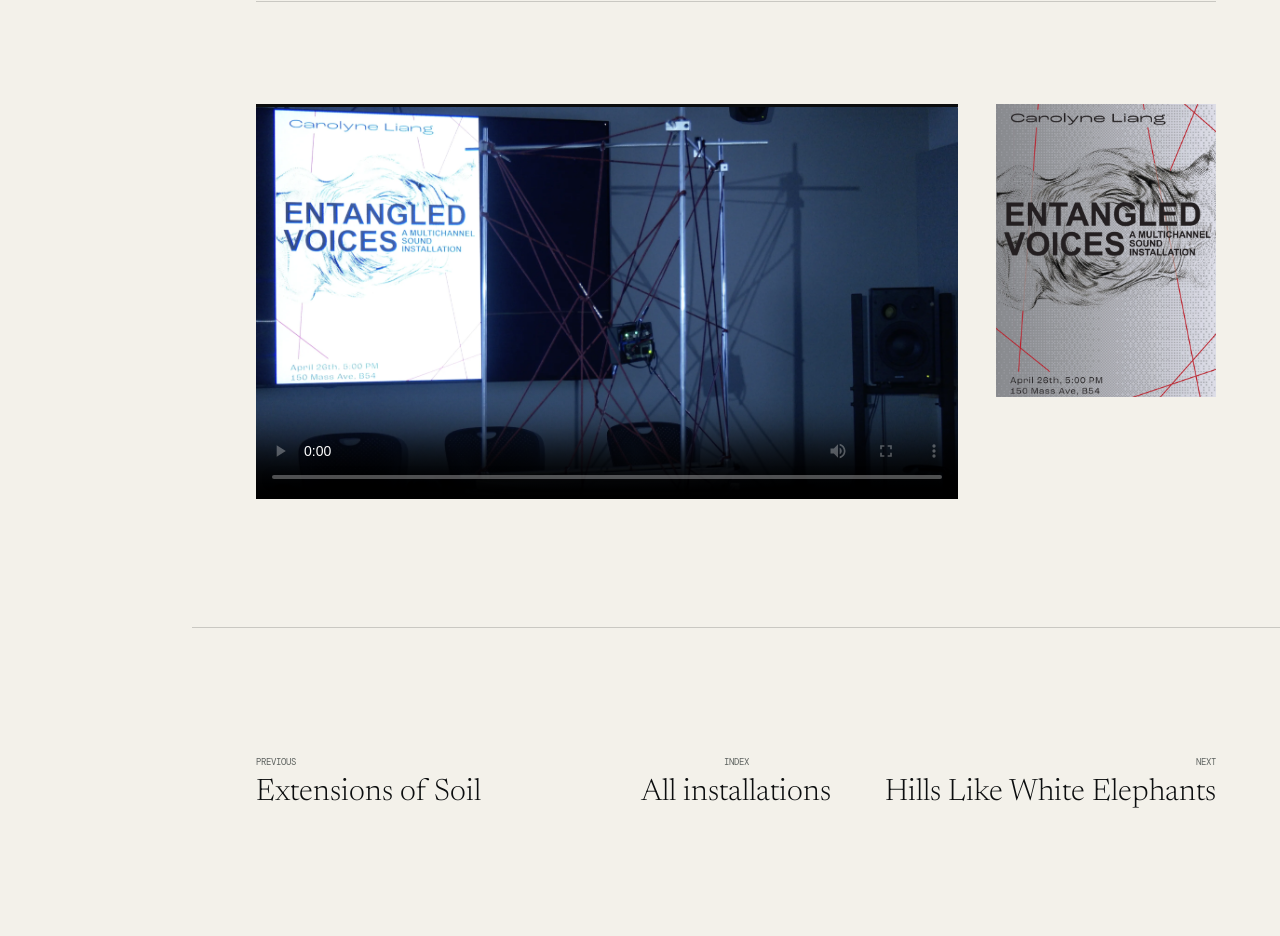
==== commit c448f820: "Refine portfolio content and media" ====
--- a/installation-entangled-voices.html
+++ b/installation-entangled-voices.html
@@ -1,3 +1,3 @@
 <!doctype html><html lang="en"><head><meta charset="utf-8"><meta name="viewport" content="width=device-width, initial-scale=1"><meta name="description" content="Entangled Voices, a 12-channel interactive sound installation by Chuowen Liang."><title>Entangled Voices — Chuowen Liang</title><link rel="preconnect" href="https://fonts.googleapis.com"><link rel="preconnect" href="https://fonts.gstatic.com" crossorigin><link href="https://fonts.googleapis.com/css2?family=DM+Mono:wght@300;400&family=Manrope:wght@300;400;500&family=Newsreader:opsz,wght@6..72,300;6..72,400&display=swap" rel="stylesheet"><link rel="stylesheet" href="styles.css"></head>
 <body data-page="installation"><a class="skip-link" href="#content">Skip to content</a><header class="site-header"><a class="wordmark" href="index.html"><span>Chuowen</span><span>Liang</span></a><button class="menu-button" type="button" aria-expanded="false" aria-controls="site-nav"><span>Menu</span><i aria-hidden="true"></i></button><nav id="site-nav" aria-label="Primary navigation"><a href="index.html"><span>01</span>Home</a><a href="projects.html" aria-current="page"><span>02</span>Installation</a><a href="music.html"><span>03</span>Music</a><a href="index.html#contact"><span>04</span>Contact</a></nav><p class="side-note">Composer / Sound Arts<br>Sound Design</p></header>
-<main id="content" class="inner-page installation-detail-page"><article class="installation-work section-pad"><header class="installation-work__head reveal"><p class="project-no">001</p><div><p class="meta">Interactive multichannel installation / 2026</p><h1>Entangled<br><em>Voices</em></h1></div><p class="work-location">150 Massachusetts Avenue</p></header><figure class="installation-hero reveal"><picture><source srcset="assets/entangled-voices-main.webp" type="image/webp"><img src="assets/EntangledVoices_Mainpic.png" width="3014" height="1668" alt="Entangled Voices rope sculpture, screen, and multichannel speakers"></picture></figure><div class="installation-statement reveal"><p class="section-index">Concept</p><p><em>Entangled Voices</em> explores the physical and spatial dimensions of sound through a rope sculpture and cross-string poster designs that visually anchor its interactive, multichannel listening environment.</p></div><div class="installation-specs reveal"><p class="section-index">System</p><dl><div><dt>Audio</dt><dd>12-channel spatial output</dd></div><div><dt>Interaction</dt><dd>Custom hardware sensors</dd></div><div><dt>Software</dt><dd>Max/MSP, RNBO, Ableton Live, spat5</dd></div></dl></div><div class="installation-media installation-media--split reveal"><video controls playsinline preload="metadata" poster="assets/entangled-voices-main.webp"><source src="assets/entangled-voices-2026.mp4" type="video/mp4">Your browser does not support HTML video.</video><picture><source srcset="assets/entangled-voices-poster.webp" type="image/webp"><img src="assets/EntangledVoice_Poster.JPG" width="2480" height="3306" alt="Cross-string poster design for Entangled Voices" loading="lazy"></picture></div></article><nav class="project-nav section-pad"><a href="installation-extensions-of-soil.html"><span>Previous</span>Extensions of Soil</a><a href="projects.html"><span>Index</span>All installations</a><a href="installation-hills-like-white-elephants.html"><span>Next</span>Hills Like White Elephants</a></nav></main><script src="script.js?v=20260814"></script></body></html>
+<main id="content" class="inner-page installation-detail-page"><article class="installation-work section-pad"><header class="installation-work__head reveal"><p class="project-no">001</p><div><p class="meta">Interactive multichannel installation / <span class="project-year">2026</span></p><h1>Entangled<br><em>Voices</em></h1></div><p class="work-location">Boston</p></header><figure class="installation-hero reveal"><picture><source srcset="assets/entangled-voices-main.webp" type="image/webp"><img src="assets/EntangledVoices_Mainpic.png" width="3014" height="1668" alt="Entangled Voices rope sculpture, screen, and multichannel speakers"></picture></figure><div class="installation-statement reveal"><p class="section-index">Concept</p><p><em>Entangled Voices</em> explores the physical and spatial dimensions of sound through a rope sculpture and cross-string poster designs that visually anchor its interactive, multichannel listening environment. Custom hardware sensors connect bodily movement to a 12-channel spatial system, allowing sound to behave as a shifting material within the installation. Built with Max/MSP, RNBO, Ableton Live, and spat5, the work turns listening into an active negotiation between gesture, distance, and the surrounding architecture.</p></div><div class="installation-specs reveal"><p class="section-index">System</p><dl><div><dt>Audio</dt><dd>12-channel spatial output</dd></div><div><dt>Interaction</dt><dd>Custom hardware sensors</dd></div><div><dt>Software</dt><dd>Max/MSP, RNBO, Ableton Live, spat5</dd></div></dl></div><div class="installation-media installation-media--split reveal"><video controls playsinline preload="metadata" poster="assets/entangled-voices-main.webp"><source src="assets/entangled-voices-2026-audible.mp4" type="video/mp4">Your browser does not support HTML video.</video><picture><source srcset="assets/entangled-voices-poster.webp" type="image/webp"><img src="assets/EntangledVoice_Poster.JPG" width="2480" height="3306" alt="Cross-string poster design for Entangled Voices" loading="lazy"></picture></div></article><nav class="project-nav section-pad"><a href="installation-extensions-of-soil.html"><span>Previous</span>Extensions of Soil</a><a href="projects.html"><span>Index</span>All installations</a><a href="installation-hills-like-white-elephants.html"><span>Next</span>Hills Like White Elephants</a></nav></main><script src="script.js?v=20260815"></script></body></html>
--- a/styles.css
+++ b/styles.css
@@ -13,11 +13,13 @@
 .selected-index{list-style:none;margin:0;padding:0;border-top:1px solid var(--ink)}
 .selected-index li{margin:0;border-bottom:1px solid var(--line)}
 .selected-index a{min-height:116px;display:grid;grid-template-columns:46px minmax(210px,.8fr) 1fr 22px;gap:clamp(18px,3vw,48px);align-items:center;padding:22px 0;text-decoration:none}
-.selected-index h3{font:300 clamp(28px,3.4vw,50px)/1 var(--serif);letter-spacing:-.035em;margin:0}
+.selected-index h3{width:fit-content;margin:0;background-image:linear-gradient(var(--sage-paper),var(--sage-paper));background-repeat:no-repeat;background-position:0 88%;background-size:0 34%;font:300 clamp(28px,3.4vw,50px)/1 var(--serif);letter-spacing:-.035em;transition:background-size .22s ease-out,color .22s ease-out}
 .selected-index p{max-width:550px;margin:0;color:var(--muted);font-size:14px;line-height:1.65}
 .selected-index .project-no{align-self:center}
 .row-arrow{font:400 15px var(--mono);transition:transform .2s ease-out}
-.selected-index a:hover .row-arrow{transform:translate(3px,-3px)}
+.selected-index a:hover h3,.selected-index a:focus-visible h3{background-size:100% 34%;color:var(--green)}
+.selected-index a:hover .row-arrow,.selected-index a:focus-visible .row-arrow{transform:translate(3px,-3px)}
+.selected-index a:active h3{color:var(--ink)}
 .selected--compact .index-link{padding-bottom:0;border-bottom:0}
 .catalog-placeholder{font:400 9px var(--mono);text-transform:uppercase;color:var(--muted)}
 @media(max-width:760px){.selected-heading{grid-template-columns:1fr;gap:26px}.selected-heading .section-index{margin-bottom:12px}.selected-index a{min-height:0;grid-template-columns:28px 1fr 18px;gap:16px;padding:26px 0}.selected-index h3{grid-column:2}.selected-index p{grid-column:2}.selected-index .row-arrow{grid-column:3;grid-row:1}.selected-index .project-no{grid-row:1}.selected--compact .index-link{font-size:9px}}
@@ -28,15 +30,16 @@
 body[data-page="home"] .hero h1>span:first-child{color:var(--ink)}
 body[data-page="home"] .hero h1 em{color:var(--accent)}
 body[data-page="home"] .hero h1>span:last-child{color:var(--muted)}
-body[data-page="home"] .kicker{color:var(--accent);margin-bottom:clamp(28px,5vh,55px)}
-body[data-page="home"] .hero-statement{color:var(--muted);margin-top:30px}
+body[data-page="home"] .kicker{color:var(--accent);margin-bottom:clamp(28px,5vh,55px);font-size:clamp(13px,1.15vw,17px);line-height:1.35;letter-spacing:.08em}
+body[data-page="home"] .hero-statement{width:max-content;max-width:none;margin-top:30px;color:var(--muted);white-space:nowrap}
 .selected-index p strong{font-weight:500;color:var(--ink)}
-.contact-grid>a span{font:400 11px/1.5 var(--mono);color:#aaa69d}
+.contact-grid>a span{display:inline-block;margin-top:9px;padding-bottom:4px;border-bottom:1px solid rgba(243,241,234,.55);font:400 clamp(14px,1.25vw,18px)/1.4 var(--mono);letter-spacing:-.025em;color:var(--paper);transition:border-color .2s ease-out,color .2s ease-out}
+.contact-grid>a:hover span,.contact-grid>a:focus-visible span{border-color:#c3d0c5;color:#c3d0c5}
 body[data-page="home"] .contact{padding-top:clamp(60px,7vw,100px);padding-bottom:clamp(36px,4vw,60px)}
 body[data-page="home"] .contact .display{font-size:clamp(44px,6vw,86px);line-height:.9}
 body[data-page="home"] .contact-grid{margin-top:clamp(48px,6vw,80px)}
 body[data-page="home"] .contact footer{margin-top:clamp(60px,7vw,95px)}
-@media(max-width:760px){body[data-page="home"] .hero{height:72svh;min-height:520px}body[data-page="home"] .hero h1{font-size:clamp(48px,15vw,72px)}body[data-page="home"] .hero-statement{margin-left:8%}}
+@media(max-width:760px){body[data-page="home"] .hero{height:72svh;min-height:520px}body[data-page="home"] .hero h1{font-size:clamp(48px,15vw,72px)}body[data-page="home"] .hero-statement{max-width:100%;margin-left:0;font-size:clamp(9px,2.7vw,15px)}}
 
 /* Single-column introduction and ink-based palette */
 .about-grid{grid-template-columns:1fr;gap:clamp(42px,6vw,78px);align-items:start}
@@ -71,9 +74,8 @@
 .selected--compact .section-index{color:var(--green)}
 .selected-index{border-top-color:var(--navy)}
 .selected-index li{border-bottom-color:rgba(23,42,58,.2)}
-.selected-index h3{transition:color .2s ease-out}
-.selected-index a:hover h3{color:var(--green)}
 .audio-player input{touch-action:pan-y}
+@media(prefers-reduced-motion:reduce){.selected-index h3{transition:none}}
 
 /* Installation archive */
 .installation-intro{min-height:78vh}
@@ -137,7 +139,7 @@
 .installation-index-head{padding-top:clamp(120px,12vw,180px);padding-bottom:clamp(48px,5vw,72px)}
 .installation-index-head .section-index{margin-bottom:35px}
 .installation-index-head h1{font-size:clamp(68px,11vw,150px)}
-.installation-index-head>p:last-child{max-width:520px;margin:32px 0 0 32%;color:var(--muted)}
+.installation-index-head>p:last-child{width:max-content;max-width:none;margin:32px 0 0 32%;color:var(--muted);white-space:nowrap}
 .installation-grid{width:min(100%,900px);display:grid;grid-template-columns:1fr 1fr;gap:clamp(14px,2vw,26px);padding-top:0;margin:0 auto}
 .installation-tile{position:relative;aspect-ratio:1;overflow:hidden;background:#777;text-decoration:none;color:var(--paper)}
 .installation-tile picture,.installation-tile img{width:100%;height:100%;display:block}
@@ -154,4 +156,83 @@
 .installation-work--dark .installation-work__head h1 em{color:#a8b9ab}
 .project-nav--dark{background:var(--navy);color:var(--paper);border-color:rgba(243,241,234,.2)}
 .project-nav--dark a span{color:#b7c0bb}
-@media(max-width:760px){.installation-index-head{padding-top:110px}.installation-index-head>p:last-child{margin-left:0}.installation-grid{grid-template-columns:1fr 1fr;gap:10px;padding-left:22px;padding-right:22px}.installation-tile__overlay{padding:13px}.installation-tile__overlay strong{font-size:clamp(18px,5.6vw,24px)}.installation-tile__overlay>span:last-child{font-size:7px}.installation-detail-page .installation-work:first-child{padding-top:120px}}
+@media(max-width:760px){.installation-index-head{padding-top:110px}.installation-index-head>p:last-child{width:auto;max-width:100%;margin-left:0;font-size:min(16px,2.2vw);white-space:nowrap}.installation-grid{grid-template-columns:1fr 1fr;gap:10px;padding-left:22px;padding-right:22px}.installation-tile__overlay{padding:13px}.installation-tile__overlay strong{font-size:clamp(18px,5.6vw,24px)}.installation-tile__overlay>span:last-child{font-size:7px}.installation-detail-page .installation-work:first-child{padding-top:120px}}
+
+/* More compact typography for project detail pages */
+.detail-head h1{font-size:clamp(64px,10vw,150px)}
+.detail-head dd,.technical dd{font-size:12px}
+.detail-text>div{max-width:700px}
+.detail-text h2{font-size:clamp(32px,4vw,56px);line-height:1.08;margin-bottom:36px}
+.detail-text>div>p{font-size:clamp(16px,1.2vw,18px);line-height:1.65}
+.detail-text>div>p+p{margin-top:1em}
+.installation-work__head h1{font-size:clamp(46px,7vw,96px);line-height:.82;letter-spacing:-.05em}
+.installation-statement>p:last-child,.installation-role>p{max-width:820px;font-size:clamp(18px,2vw,27px);line-height:1.5;letter-spacing:-.01em}
+.installation-role>p+p{margin-top:1em}
+.project-nav a{font-size:clamp(18px,2.4vw,32px)}
+@media(max-width:760px){.installation-statement>p:last-child,.installation-role>p{font-size:clamp(17px,4.8vw,22px)}}
+
+/* Project years are emphasized consistently across indexes and detail pages */
+.project-year{display:inline-block;color:var(--accent);font-family:var(--mono);font-size:14px;font-weight:400;line-height:1;letter-spacing:.04em}
+.installation-work--dark .project-year{color:#c3d0c5}
+.installation-tile .project-year{color:var(--paper);font-size:14px}
+
+/* Compact music archive */
+[data-page="music"] .page-intro{min-height:52vh;padding-top:clamp(82px,7vw,110px);padding-bottom:clamp(48px,6vw,84px)}
+.music-item{grid-template-columns:32px minmax(260px,.62fr) minmax(280px,1fr);gap:clamp(20px,3.5vw,48px);padding:clamp(42px,5vw,72px) 0}
+.music-cover{position:relative;width:min(100%,500px);aspect-ratio:4/3;overflow:hidden;background:#858584;color:var(--paper)}
+.music-cover summary{display:block;width:100%;height:100%;list-style:none;cursor:pointer}
+.music-cover summary::-webkit-details-marker{display:none}
+.music-cover summary::marker{content:""}
+.music-cover picture,.music-cover picture img,.music-cover summary>img{display:block;width:100%;height:100%}
+.music-cover picture img,.music-cover summary>img{object-fit:cover;transition:filter .25s ease-out,transform .25s ease-out}
+.music-cover__hint{position:absolute;right:14px;bottom:12px;z-index:2;padding:7px 9px;background:rgba(11,13,14,.68);font:400 8px/1 var(--mono);letter-spacing:.08em;text-transform:uppercase;color:var(--paper)}
+.music-media-placeholder{width:100%;height:100%;display:flex;align-items:flex-end;padding:16px;background:rgba(11,13,14,.07);border:1px solid var(--line);transition:filter .25s ease-out}
+.music-media-placeholder span{font:400 9px/1.5 var(--mono);letter-spacing:.08em;text-transform:uppercase;color:var(--muted)}
+.dys-cover{position:relative;width:100%;height:100%;display:grid;place-items:center;overflow:hidden;background:#020617;color:#22d3ee;font-family:var(--mono);transition:filter .25s ease-out,transform .25s ease-out}
+.dys-cover__frame{position:relative;height:88%;aspect-ratio:1;overflow:hidden;border:1px solid rgba(34,211,238,.12);background-color:#0f172a;background-image:linear-gradient(rgba(34,211,238,.05) 1px,transparent 1px),linear-gradient(90deg,rgba(34,211,238,.05) 1px,transparent 1px);background-size:10% 10%;box-shadow:0 22px 50px -18px #000}
+.dys-cover__frame::before,.dys-cover__frame::after{content:"";position:absolute;z-index:1;pointer-events:none}
+.dys-cover__frame::before{inset:3.5%;border:1px solid rgba(34,211,238,.12)}
+.dys-cover__frame::after{inset:0;opacity:.08;background-image:repeating-radial-gradient(circle at 30% 20%,#67e8f9 0 1px,transparent 1px 3px);mix-blend-mode:screen}
+.dys-cover__form{position:absolute;z-index:2;inset:12.5%;width:75%;height:75%;filter:contrast(1.6) brightness(1.1) hue-rotate(180deg);opacity:.9}
+.dys-cover__meta,.dys-cover__time,.dys-cover__title,.dys-cover__process{position:absolute;z-index:3;display:flex;flex-direction:column;text-transform:uppercase}
+.dys-cover__meta{top:7%;gap:1px;font-size:clamp(4px,.54vw,8px);letter-spacing:.12em;color:rgba(13,148,136,.66)}
+.dys-cover__meta strong{font-weight:500;color:#cffafe}
+.dys-cover__meta--left{left:7%}.dys-cover__meta--left::after{content:"";width:36px;margin-top:5px;border-top:1px solid rgba(34,211,238,.2)}
+.dys-cover__meta--right{right:7%;align-items:flex-end}.dys-cover__meta--right strong{color:#22d3ee;animation:dys-cover-pulse 4s ease-in-out infinite}
+.dys-cover__core{position:absolute;z-index:3;top:50%;left:50%;transform:translate(-50%,-50%);font-size:clamp(4px,.48vw,7px);letter-spacing:.4em;color:rgba(165,243,252,.48)}
+.dys-cover__time{bottom:7%;left:7%;gap:1px;font-size:clamp(4px,.48vw,7px);letter-spacing:.22em;color:rgba(13,148,136,.56)}
+.dys-cover__title{right:7%;bottom:7%;align-items:flex-end;font-size:clamp(5px,.56vw,8px);letter-spacing:.32em;color:#14b8a6}
+.dys-cover__title strong{font-size:1.1em;font-weight:500;color:#cffafe}
+.dys-cover__process{right:7%;bottom:24%;gap:1px;font-size:clamp(3px,.42vw,6px);color:rgba(15,118,110,.58)}
+.dys-cover__channels{position:absolute;z-index:3;top:50%;left:2%;transform:translate(-42%,-50%) rotate(90deg);font-size:clamp(3px,.4vw,6px);letter-spacing:.02em;color:rgba(15,118,110,.65);white-space:nowrap}
+.dys-cover__archive{position:absolute;top:4%;left:4%;display:flex;align-items:center;gap:8px;font-size:clamp(4px,.45vw,7px);letter-spacing:.12em;color:rgba(13,148,136,.62)}
+.dys-cover__archive i{width:24px;border-top:1px solid rgba(8,145,178,.38)}
+@keyframes dys-cover-pulse{0%,100%{opacity:.72}50%{opacity:.38}}
+.music-program{position:absolute;inset:0;z-index:3;background:rgba(35,38,37,.9);opacity:0;visibility:hidden;transition:opacity .22s ease-out,visibility .22s ease-out}
+.music-program__scroll{height:100%;overflow-y:auto;overscroll-behavior:contain;padding:clamp(42px,4vw,58px) clamp(18px,2.4vw,30px) 28px;scrollbar-width:thin}
+.music-program__label,.music-program h3{font:400 9px/1.4 var(--mono);letter-spacing:.08em;text-transform:uppercase;color:#c3d0c5}
+.music-program__label{margin:0 0 22px}
+.music-program h3{margin:22px 0 7px}
+.music-program p:not(.music-program__label){margin:0;font-size:clamp(11px,1vw,13px);line-height:1.62;color:var(--paper)}
+.music-program p+p{margin-top:1em}
+.music-program__close{position:absolute;top:8px;right:8px;z-index:4;display:none;min-width:44px;min-height:32px;padding:0 8px;border:0;background:transparent;color:var(--paper);cursor:pointer;font:400 8px var(--mono);letter-spacing:.05em;text-transform:uppercase}
+.music-cover:hover .music-program,.music-cover:focus-within .music-program,.music-cover[open] .music-program{opacity:1;visibility:visible}
+.music-cover:hover picture img,.music-cover:focus-within picture img,.music-cover[open] picture img,.music-cover:hover summary>img,.music-cover:focus-within summary>img,.music-cover[open] summary>img,.music-cover:hover .music-media-placeholder,.music-cover:focus-within .music-media-placeholder,.music-cover[open] .music-media-placeholder,.music-cover:hover .dys-cover,.music-cover:focus-within .dys-cover,.music-cover[open] .dys-cover{filter:grayscale(1);transform:scale(1.01)}
+.music-cover:hover .music-cover__hint,.music-cover:focus-within .music-cover__hint,.music-cover[open] .music-cover__hint{opacity:0}
+.music-cover[open] .music-program__close{display:block}
+.music-copy{padding-top:0}
+.music-copy h2{font-size:clamp(30px,3.6vw,52px);margin:10px 0 16px}
+.music-copy>p:not(.meta){max-width:560px;margin:0;font-size:14px;line-height:1.65}
+.music-item .audio-player{grid-template-columns:44px 1fr;gap:14px;margin-top:24px}
+.music-item .audio-player button{width:44px;height:44px}
+.music-video{display:block;width:100%;margin-top:24px;aspect-ratio:16/9;background:var(--ink);object-fit:cover}
+@media(max-width:760px){[data-page="music"] .page-intro{min-height:50vh;padding-top:100px;padding-bottom:48px}.music-item{grid-template-columns:24px 1fr;padding:38px 0}.music-cover,.music-copy{grid-column:2}.music-cover{width:100%}.music-copy{padding-top:16px}.music-program p:not(.music-program__label){font-size:12px}}
+@media(hover:hover){.music-cover:hover .music-program{pointer-events:auto}}
+@media(hover:none){.music-cover:not([open]) .music-program{opacity:0;visibility:hidden}}
+@media(prefers-reduced-motion:reduce){.dys-cover__meta--right strong{animation:none}}
+
+/* Extensions of Soil media sequence */
+.installation-hero--compact{width:min(68%,780px);margin-right:auto;margin-left:auto}
+.installation-video-embed{width:min(88%,1080px);margin:clamp(28px,4vw,54px) auto 0;aspect-ratio:16/9;background:#0b0d0e}
+.installation-video-embed iframe{display:block;width:100%;height:100%;border:0}
+@media(max-width:760px){.installation-hero--compact,.installation-video-embed{width:100%}}
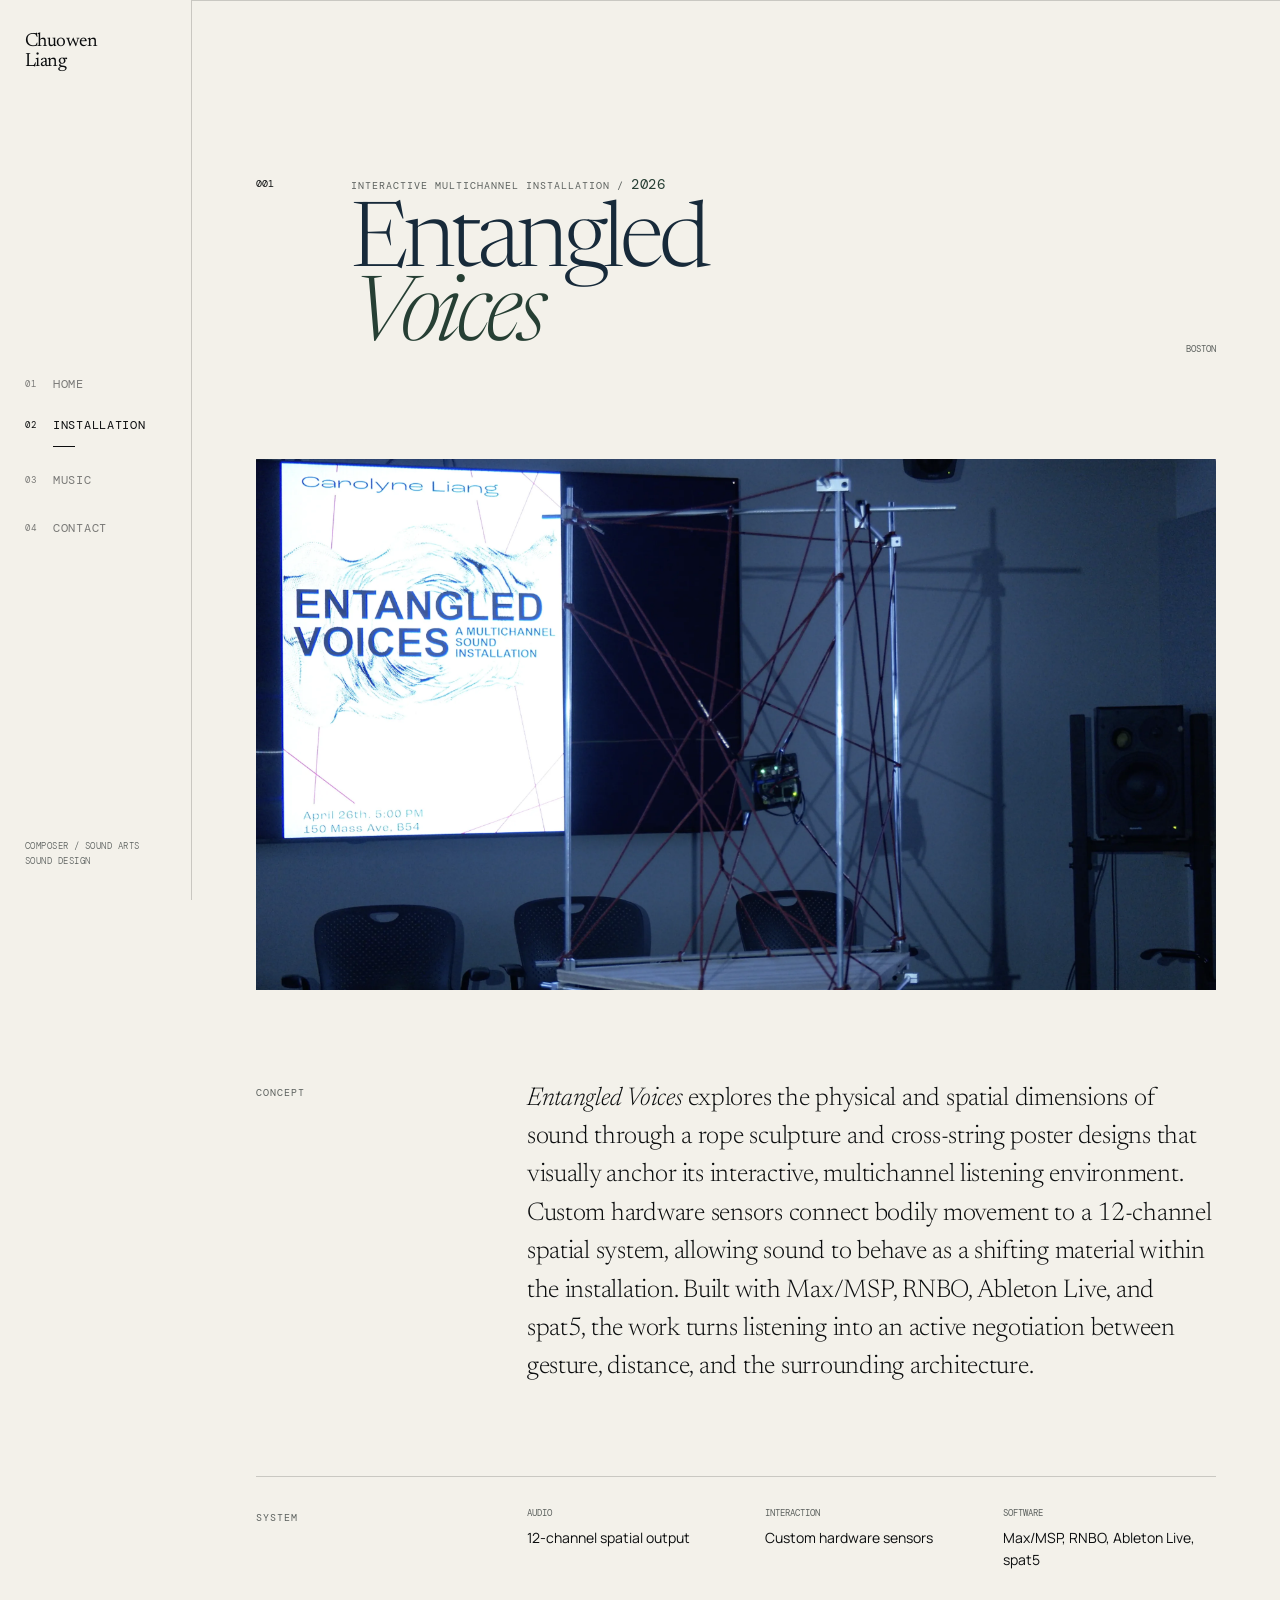
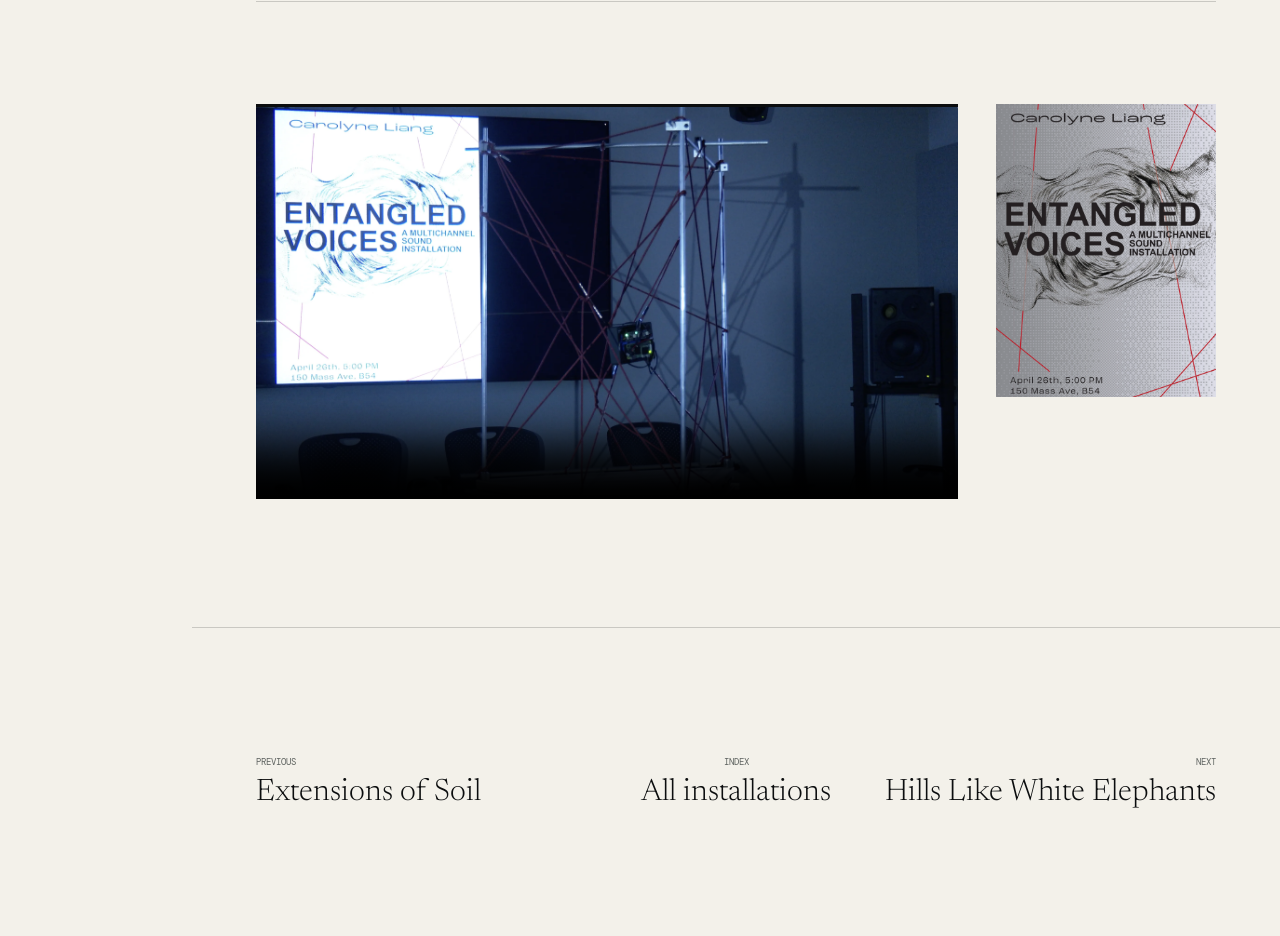
==== commit 68b92d81: "Bust cached portfolio assets" ====
--- a/installation-entangled-voices.html
+++ b/installation-entangled-voices.html
@@ -1,3 +1,3 @@
-<!doctype html><html lang="en"><head><meta charset="utf-8"><meta name="viewport" content="width=device-width, initial-scale=1"><meta name="description" content="Entangled Voices, a 12-channel interactive sound installation by Chuowen Liang."><title>Entangled Voices — Chuowen Liang</title><link rel="preconnect" href="https://fonts.googleapis.com"><link rel="preconnect" href="https://fonts.gstatic.com" crossorigin><link href="https://fonts.googleapis.com/css2?family=DM+Mono:wght@300;400&family=Manrope:wght@300;400;500&family=Newsreader:opsz,wght@6..72,300;6..72,400&display=swap" rel="stylesheet"><link rel="stylesheet" href="styles.css"></head>
+<!doctype html><html lang="en"><head><meta charset="utf-8"><meta name="viewport" content="width=device-width, initial-scale=1"><meta name="description" content="Entangled Voices, a 12-channel interactive sound installation by Chuowen Liang."><title>Entangled Voices — Chuowen Liang</title><link rel="preconnect" href="https://fonts.googleapis.com"><link rel="preconnect" href="https://fonts.gstatic.com" crossorigin><link href="https://fonts.googleapis.com/css2?family=DM+Mono:wght@300;400&family=Manrope:wght@300;400;500&family=Newsreader:opsz,wght@6..72,300;6..72,400&display=swap" rel="stylesheet"><link rel="stylesheet" href="styles.css?v=20260816-2"></head>
 <body data-page="installation"><a class="skip-link" href="#content">Skip to content</a><header class="site-header"><a class="wordmark" href="index.html"><span>Chuowen</span><span>Liang</span></a><button class="menu-button" type="button" aria-expanded="false" aria-controls="site-nav"><span>Menu</span><i aria-hidden="true"></i></button><nav id="site-nav" aria-label="Primary navigation"><a href="index.html"><span>01</span>Home</a><a href="projects.html" aria-current="page"><span>02</span>Installation</a><a href="music.html"><span>03</span>Music</a><a href="index.html#contact"><span>04</span>Contact</a></nav><p class="side-note">Composer / Sound Arts<br>Sound Design</p></header>
-<main id="content" class="inner-page installation-detail-page"><article class="installation-work section-pad"><header class="installation-work__head reveal"><p class="project-no">001</p><div><p class="meta">Interactive multichannel installation / <span class="project-year">2026</span></p><h1>Entangled<br><em>Voices</em></h1></div><p class="work-location">Boston</p></header><figure class="installation-hero reveal"><picture><source srcset="assets/entangled-voices-main.webp" type="image/webp"><img src="assets/EntangledVoices_Mainpic.png" width="3014" height="1668" alt="Entangled Voices rope sculpture, screen, and multichannel speakers"></picture></figure><div class="installation-statement reveal"><p class="section-index">Concept</p><p><em>Entangled Voices</em> explores the physical and spatial dimensions of sound through a rope sculpture and cross-string poster designs that visually anchor its interactive, multichannel listening environment. Custom hardware sensors connect bodily movement to a 12-channel spatial system, allowing sound to behave as a shifting material within the installation. Built with Max/MSP, RNBO, Ableton Live, and spat5, the work turns listening into an active negotiation between gesture, distance, and the surrounding architecture.</p></div><div class="installation-specs reveal"><p class="section-index">System</p><dl><div><dt>Audio</dt><dd>12-channel spatial output</dd></div><div><dt>Interaction</dt><dd>Custom hardware sensors</dd></div><div><dt>Software</dt><dd>Max/MSP, RNBO, Ableton Live, spat5</dd></div></dl></div><div class="installation-media installation-media--split reveal"><video controls playsinline preload="metadata" poster="assets/entangled-voices-main.webp"><source src="assets/entangled-voices-2026-audible.mp4" type="video/mp4">Your browser does not support HTML video.</video><picture><source srcset="assets/entangled-voices-poster.webp" type="image/webp"><img src="assets/EntangledVoice_Poster.JPG" width="2480" height="3306" alt="Cross-string poster design for Entangled Voices" loading="lazy"></picture></div></article><nav class="project-nav section-pad"><a href="installation-extensions-of-soil.html"><span>Previous</span>Extensions of Soil</a><a href="projects.html"><span>Index</span>All installations</a><a href="installation-hills-like-white-elephants.html"><span>Next</span>Hills Like White Elephants</a></nav></main><script src="script.js?v=20260815"></script></body></html>
+<main id="content" class="inner-page installation-detail-page"><article class="installation-work section-pad"><header class="installation-work__head reveal"><p class="project-no">001</p><div><p class="meta">Interactive multichannel installation / <span class="project-year">2026</span></p><h1>Entangled<br><em>Voices</em></h1></div><p class="work-location">Boston</p></header><figure class="installation-hero reveal"><picture><source srcset="assets/entangled-voices-main.webp" type="image/webp"><img src="assets/EntangledVoices_Mainpic.png" width="3014" height="1668" alt="Entangled Voices rope sculpture, screen, and multichannel speakers"></picture></figure><div class="installation-statement reveal"><p class="section-index">Concept</p><p><em>Entangled Voices</em> explores the physical and spatial dimensions of sound through a rope sculpture and cross-string poster designs that visually anchor its interactive, multichannel listening environment. Custom hardware sensors connect bodily movement to a 12-channel spatial system, allowing sound to behave as a shifting material within the installation. Built with Max/MSP, RNBO, Ableton Live, and spat5, the work turns listening into an active negotiation between gesture, distance, and the surrounding architecture.</p></div><div class="installation-specs reveal"><p class="section-index">System</p><dl><div><dt>Audio</dt><dd>12-channel spatial output</dd></div><div><dt>Interaction</dt><dd>Custom hardware sensors</dd></div><div><dt>Software</dt><dd>Max/MSP, RNBO, Ableton Live, spat5</dd></div></dl></div><div class="installation-media installation-media--split reveal"><video controls playsinline preload="metadata" poster="assets/entangled-voices-main.webp"><source src="assets/entangled-voices-2026-audible.mp4" type="video/mp4">Your browser does not support HTML video.</video><picture><source srcset="assets/entangled-voices-poster.webp" type="image/webp"><img src="assets/EntangledVoice_Poster.JPG" width="2480" height="3306" alt="Cross-string poster design for Entangled Voices" loading="lazy"></picture></div></article><nav class="project-nav section-pad"><a href="installation-extensions-of-soil.html"><span>Previous</span>Extensions of Soil</a><a href="projects.html"><span>Index</span>All installations</a><a href="installation-hills-like-white-elephants.html"><span>Next</span>Hills Like White Elephants</a></nav></main><script src="script.js?v=20260816-2"></script></body></html>
--- a/styles.css
+++ b/styles.css
@@ -225,6 +225,10 @@
 .music-copy>p:not(.meta){max-width:560px;margin:0;font-size:14px;line-height:1.65}
 .music-item .audio-player{grid-template-columns:44px 1fr;gap:14px;margin-top:24px}
 .music-item .audio-player button{width:44px;height:44px}
+.audio-player button{display:grid;place-items:center;padding:0}
+.audio-player [data-play-symbol]{display:block;width:0;height:0;border-top:6px solid transparent;border-bottom:6px solid transparent;border-left:9px solid currentColor;font-size:0;transform:translateX(1px)}
+.audio-player button.playing [data-play-symbol]{width:3px;height:12px;border:0;background:currentColor;box-shadow:6px 0 0 currentColor;transform:translateX(-3px)}
+.music-item{scroll-margin-top:80px}
 .music-video{display:block;width:100%;margin-top:24px;aspect-ratio:16/9;background:var(--ink);object-fit:cover}
 @media(max-width:760px){[data-page="music"] .page-intro{min-height:50vh;padding-top:100px;padding-bottom:48px}.music-item{grid-template-columns:24px 1fr;padding:38px 0}.music-cover,.music-copy{grid-column:2}.music-cover{width:100%}.music-copy{padding-top:16px}.music-program p:not(.music-program__label){font-size:12px}}
 @media(hover:hover){.music-cover:hover .music-program{pointer-events:auto}}
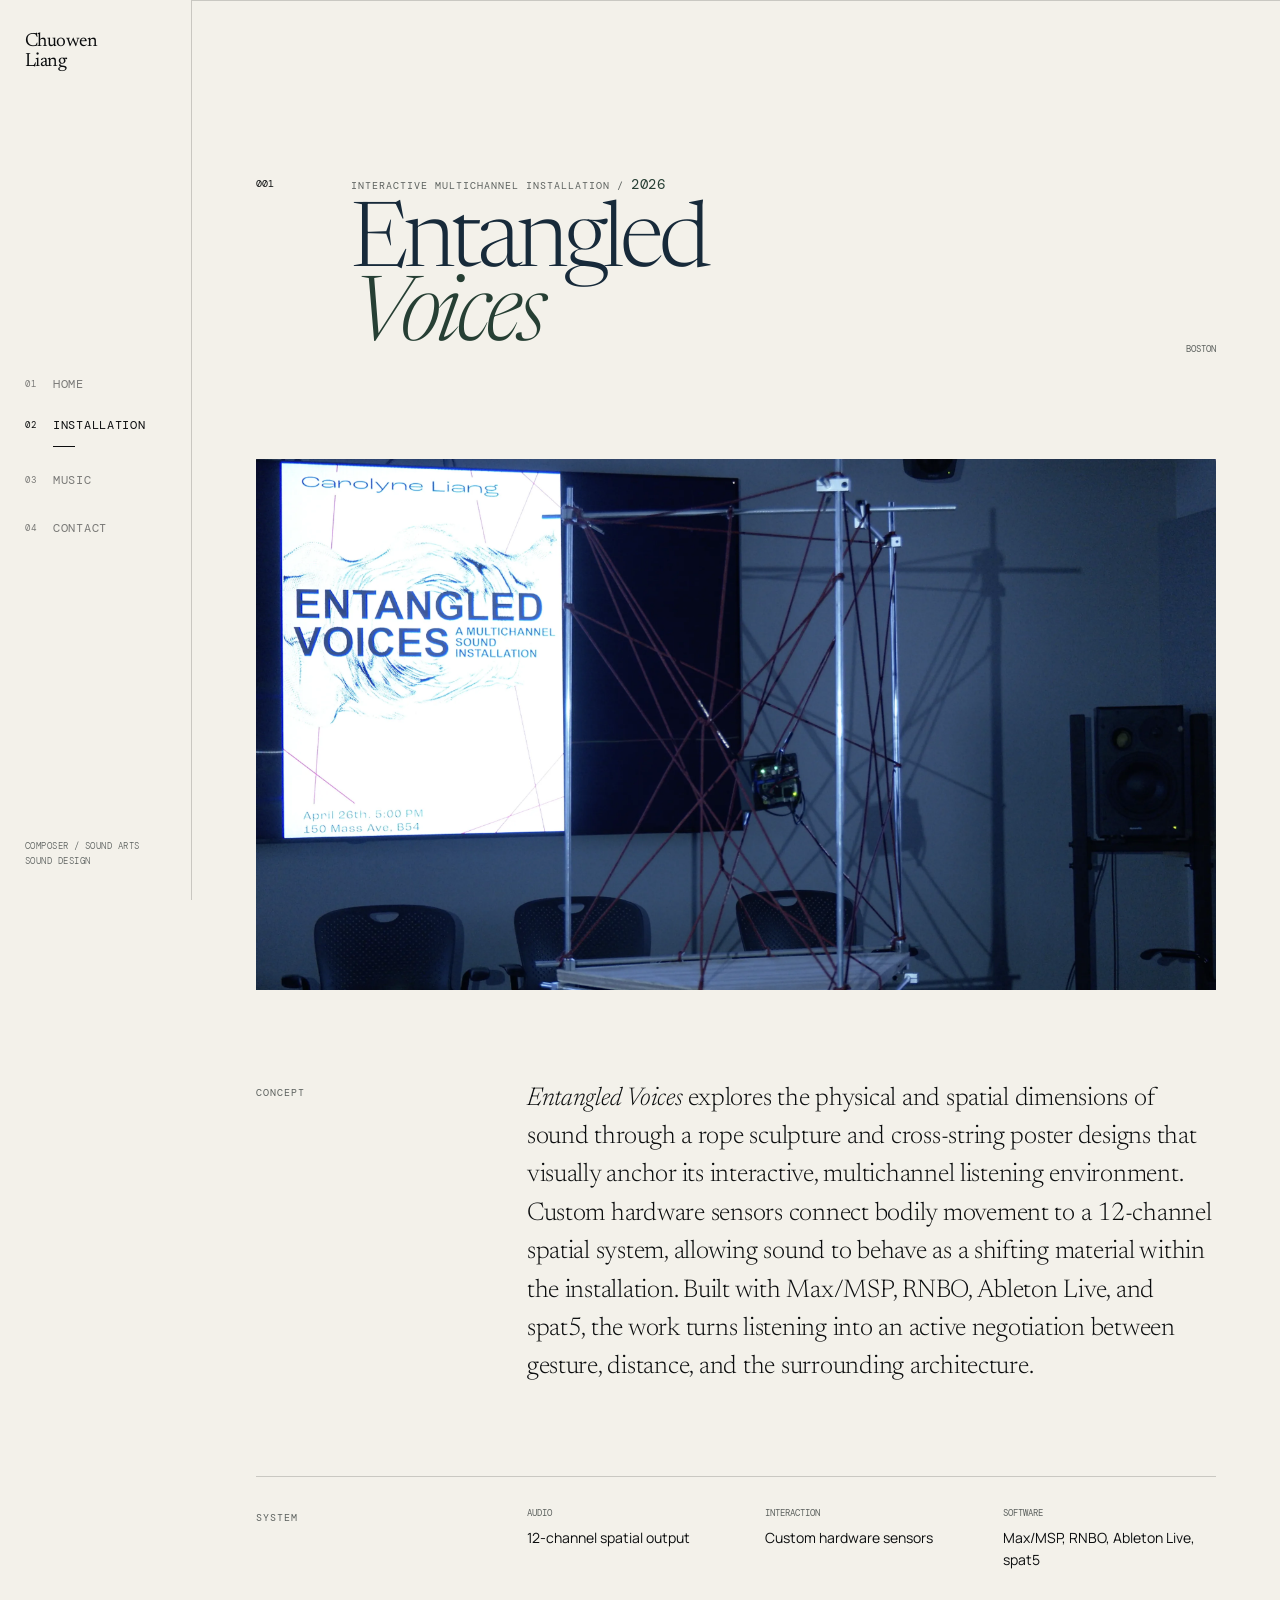
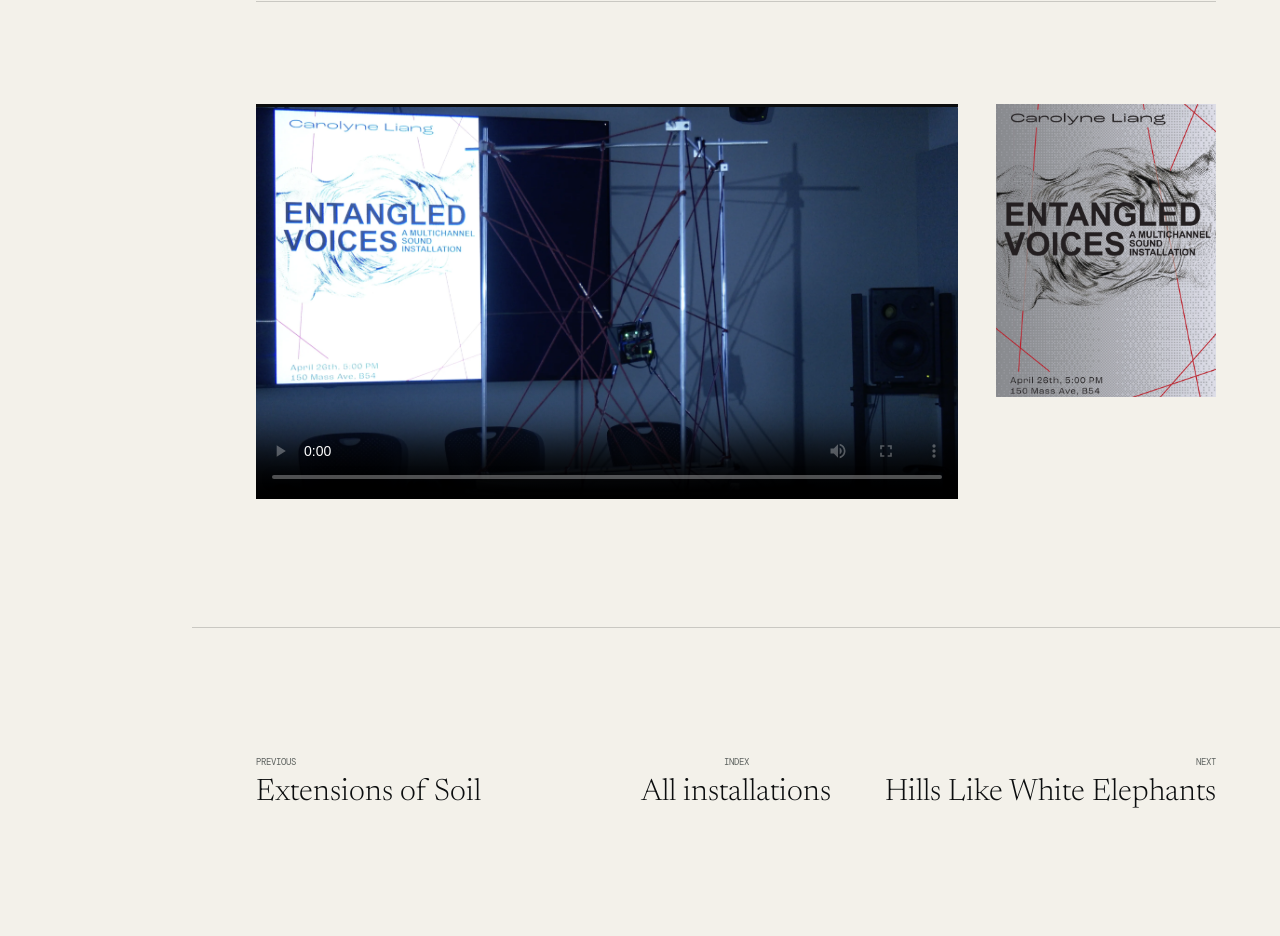
==== commit 1a134d87: "Fix mobile audio button color" ====
--- a/installation-entangled-voices.html
+++ b/installation-entangled-voices.html
@@ -1,3 +1,3 @@
-<!doctype html><html lang="en"><head><meta charset="utf-8"><meta name="viewport" content="width=device-width, initial-scale=1"><meta name="description" content="Entangled Voices, a 12-channel interactive sound installation by Chuowen Liang."><title>Entangled Voices — Chuowen Liang</title><link rel="preconnect" href="https://fonts.googleapis.com"><link rel="preconnect" href="https://fonts.gstatic.com" crossorigin><link href="https://fonts.googleapis.com/css2?family=DM+Mono:wght@300;400&family=Manrope:wght@300;400;500&family=Newsreader:opsz,wght@6..72,300;6..72,400&display=swap" rel="stylesheet"><link rel="stylesheet" href="styles.css?v=20260816-2"></head>
+<!doctype html><html lang="en"><head><meta charset="utf-8"><meta name="viewport" content="width=device-width, initial-scale=1"><meta name="description" content="Entangled Voices, a 12-channel interactive sound installation by Chuowen Liang."><title>Entangled Voices — Chuowen Liang</title><link rel="preconnect" href="https://fonts.googleapis.com"><link rel="preconnect" href="https://fonts.gstatic.com" crossorigin><link href="https://fonts.googleapis.com/css2?family=DM+Mono:wght@300;400&family=Manrope:wght@300;400;500&family=Newsreader:opsz,wght@6..72,300;6..72,400&display=swap" rel="stylesheet"><link rel="stylesheet" href="styles.css?v=20260816-3"></head>
 <body data-page="installation"><a class="skip-link" href="#content">Skip to content</a><header class="site-header"><a class="wordmark" href="index.html"><span>Chuowen</span><span>Liang</span></a><button class="menu-button" type="button" aria-expanded="false" aria-controls="site-nav"><span>Menu</span><i aria-hidden="true"></i></button><nav id="site-nav" aria-label="Primary navigation"><a href="index.html"><span>01</span>Home</a><a href="projects.html" aria-current="page"><span>02</span>Installation</a><a href="music.html"><span>03</span>Music</a><a href="index.html#contact"><span>04</span>Contact</a></nav><p class="side-note">Composer / Sound Arts<br>Sound Design</p></header>
 <main id="content" class="inner-page installation-detail-page"><article class="installation-work section-pad"><header class="installation-work__head reveal"><p class="project-no">001</p><div><p class="meta">Interactive multichannel installation / <span class="project-year">2026</span></p><h1>Entangled<br><em>Voices</em></h1></div><p class="work-location">Boston</p></header><figure class="installation-hero reveal"><picture><source srcset="assets/entangled-voices-main.webp" type="image/webp"><img src="assets/EntangledVoices_Mainpic.png" width="3014" height="1668" alt="Entangled Voices rope sculpture, screen, and multichannel speakers"></picture></figure><div class="installation-statement reveal"><p class="section-index">Concept</p><p><em>Entangled Voices</em> explores the physical and spatial dimensions of sound through a rope sculpture and cross-string poster designs that visually anchor its interactive, multichannel listening environment. Custom hardware sensors connect bodily movement to a 12-channel spatial system, allowing sound to behave as a shifting material within the installation. Built with Max/MSP, RNBO, Ableton Live, and spat5, the work turns listening into an active negotiation between gesture, distance, and the surrounding architecture.</p></div><div class="installation-specs reveal"><p class="section-index">System</p><dl><div><dt>Audio</dt><dd>12-channel spatial output</dd></div><div><dt>Interaction</dt><dd>Custom hardware sensors</dd></div><div><dt>Software</dt><dd>Max/MSP, RNBO, Ableton Live, spat5</dd></div></dl></div><div class="installation-media installation-media--split reveal"><video controls playsinline preload="metadata" poster="assets/entangled-voices-main.webp"><source src="assets/entangled-voices-2026-audible.mp4" type="video/mp4">Your browser does not support HTML video.</video><picture><source srcset="assets/entangled-voices-poster.webp" type="image/webp"><img src="assets/EntangledVoice_Poster.JPG" width="2480" height="3306" alt="Cross-string poster design for Entangled Voices" loading="lazy"></picture></div></article><nav class="project-nav section-pad"><a href="installation-extensions-of-soil.html"><span>Previous</span>Extensions of Soil</a><a href="projects.html"><span>Index</span>All installations</a><a href="installation-hills-like-white-elephants.html"><span>Next</span>Hills Like White Elephants</a></nav></main><script src="script.js?v=20260816-2"></script></body></html>
--- a/styles.css
+++ b/styles.css
@@ -225,7 +225,7 @@
 .music-copy>p:not(.meta){max-width:560px;margin:0;font-size:14px;line-height:1.65}
 .music-item .audio-player{grid-template-columns:44px 1fr;gap:14px;margin-top:24px}
 .music-item .audio-player button{width:44px;height:44px}
-.audio-player button{display:grid;place-items:center;padding:0}
+.audio-player button{display:grid;place-items:center;padding:0;color:var(--ink);appearance:none;-webkit-appearance:none}
 .audio-player [data-play-symbol]{display:block;width:0;height:0;border-top:6px solid transparent;border-bottom:6px solid transparent;border-left:9px solid currentColor;font-size:0;transform:translateX(1px)}
 .audio-player button.playing [data-play-symbol]{width:3px;height:12px;border:0;background:currentColor;box-shadow:6px 0 0 currentColor;transform:translateX(-3px)}
 .music-item{scroll-margin-top:80px}
